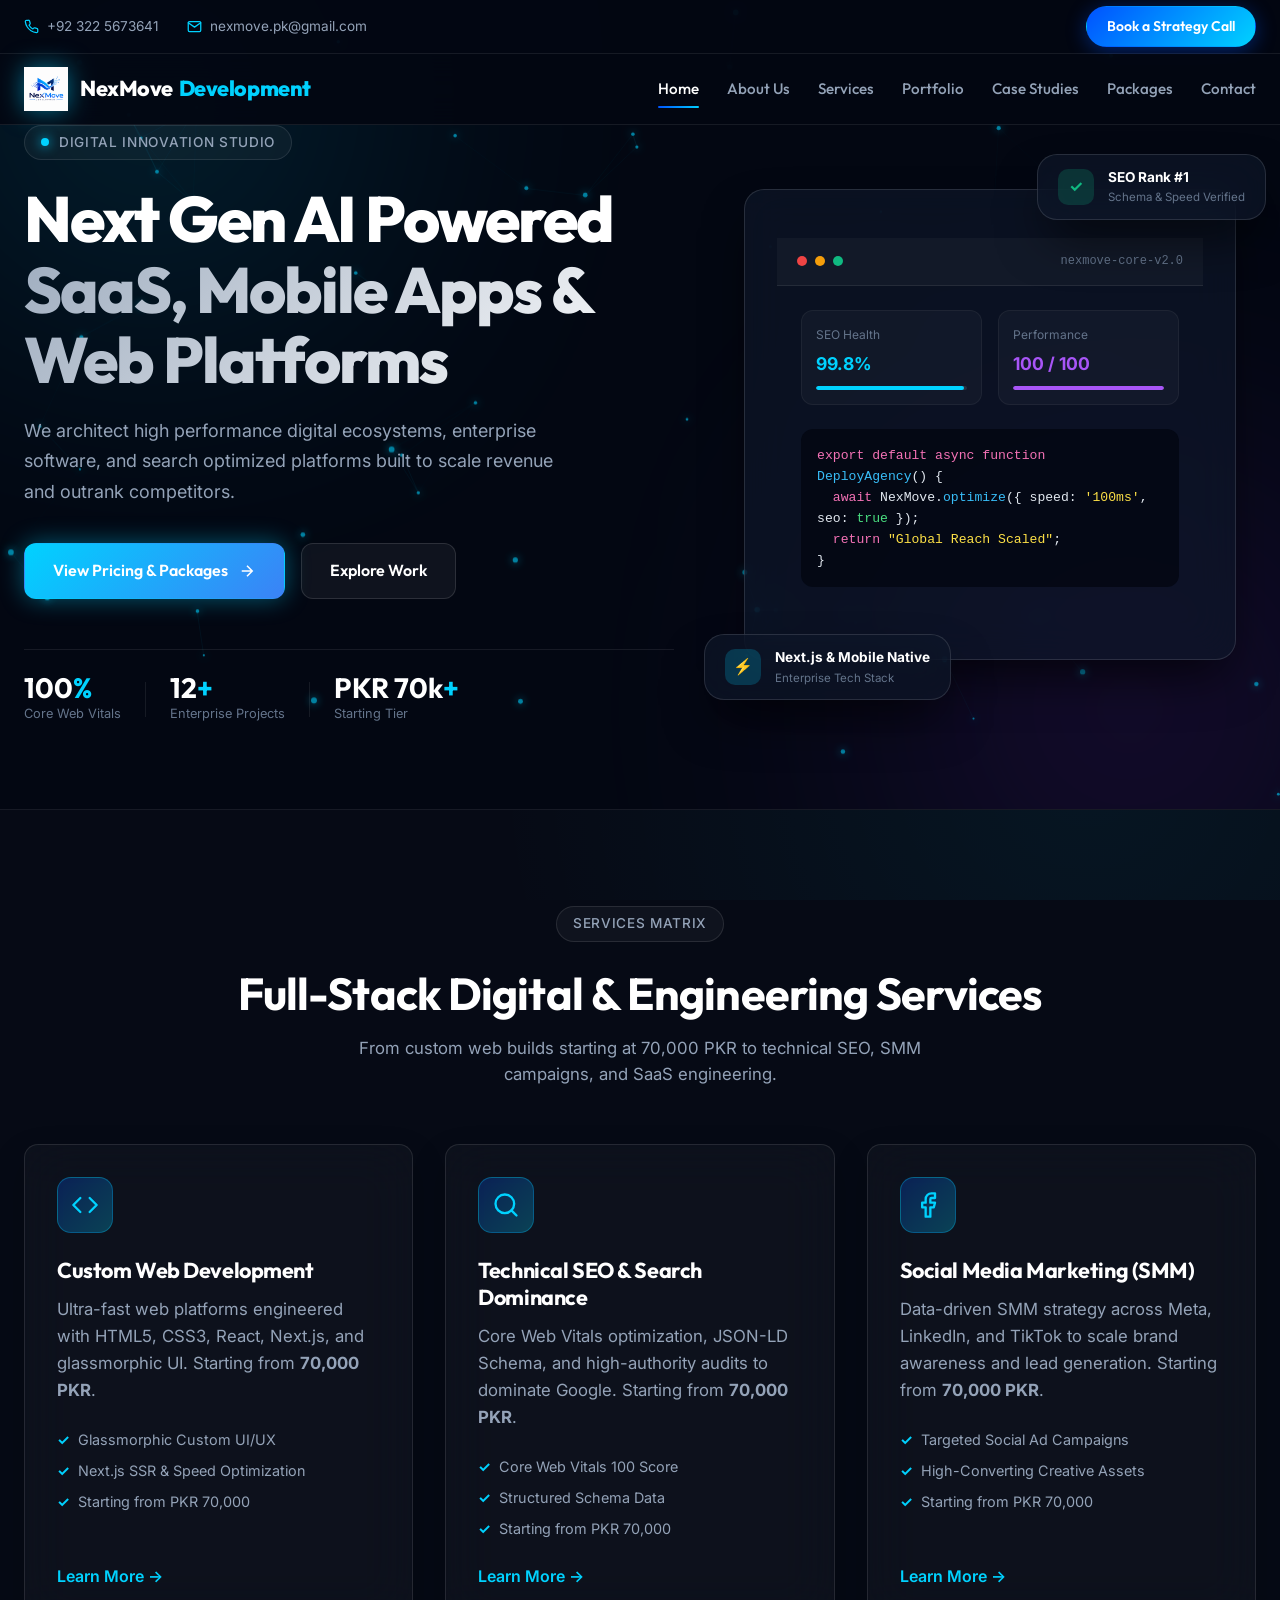
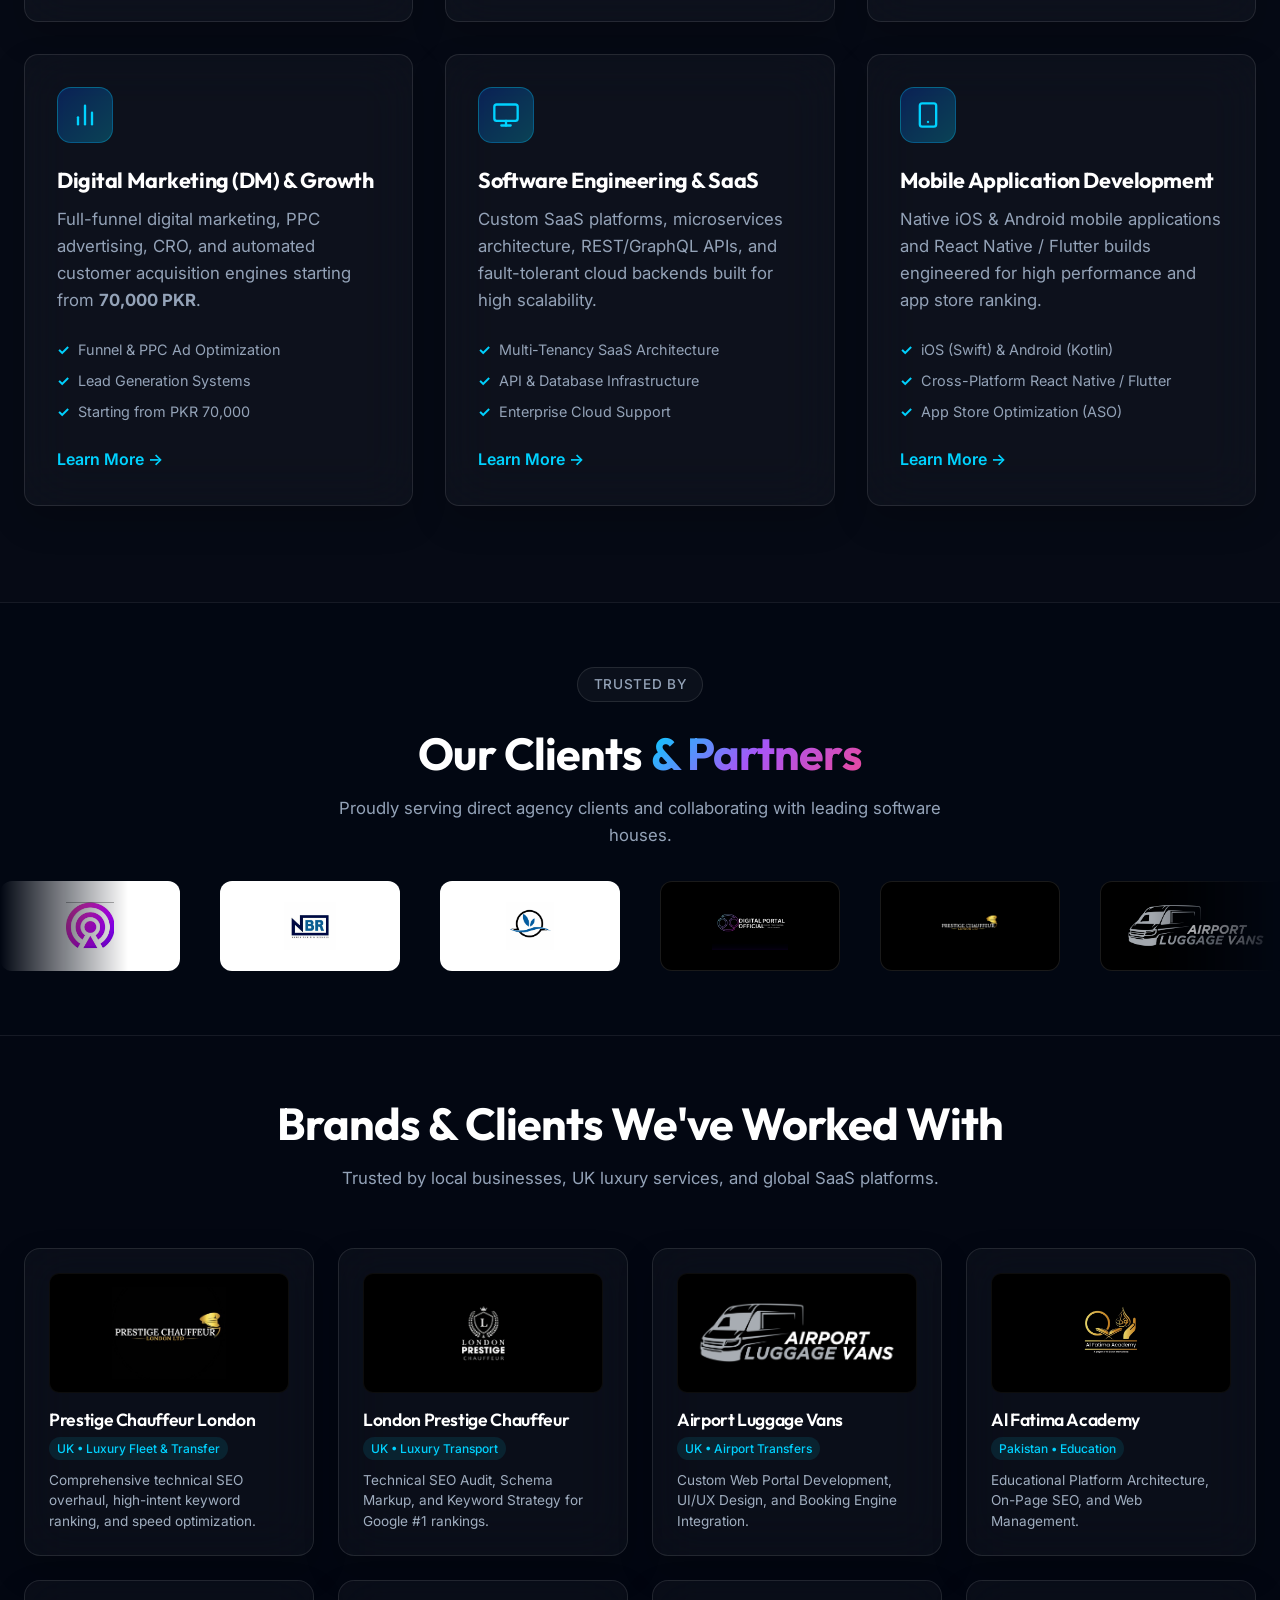
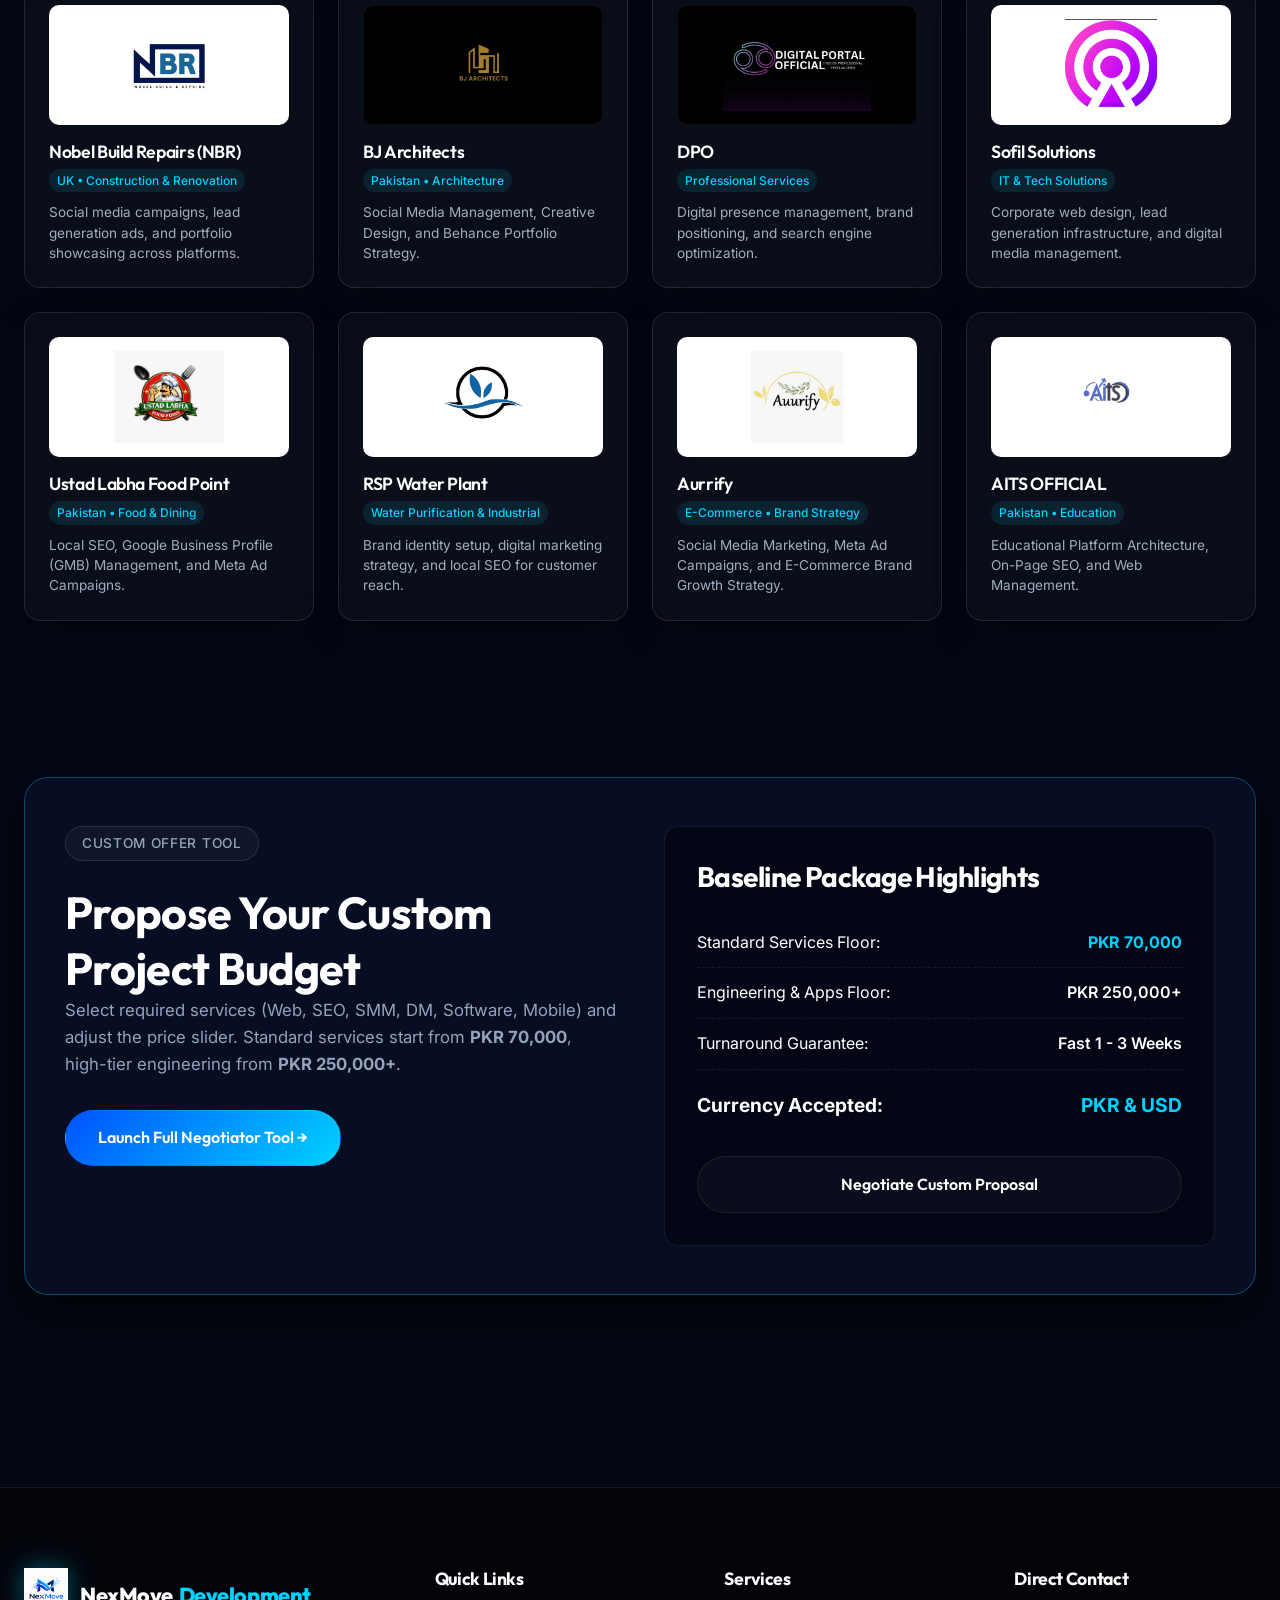
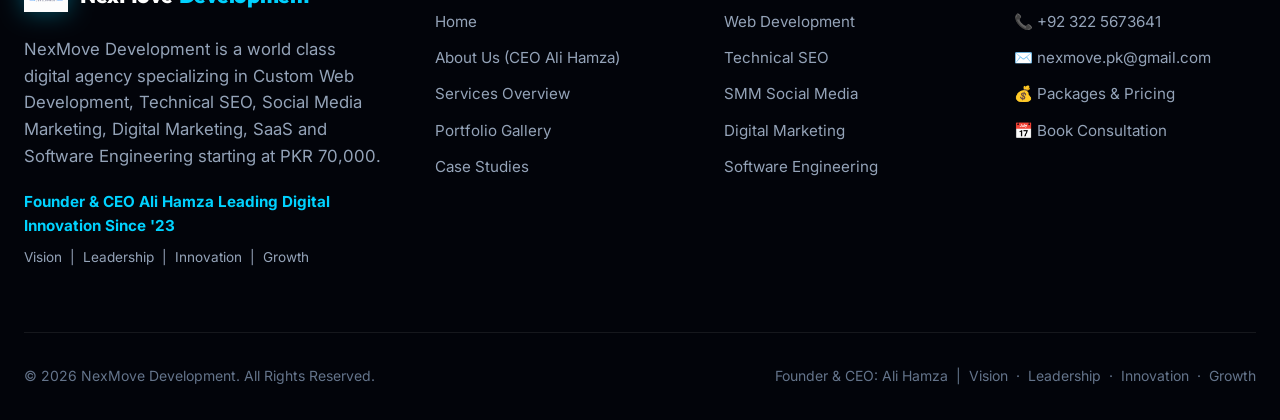
==== index.html @ 479b7800 "Initial commit for NexMove website" ====
<!DOCTYPE html>
<html lang="en">

<head>
  <meta charset="UTF-8">
  <meta name="viewport" content="width=device-width, initial-scale=1.0">
  <title>NexMove Development | Enterprise Web, Software & Digital Marketing Agency</title>
  <meta name="description"
    content="NexMove Development is a premier digital engineering agency delivering custom web development, technical SEO, SMM, digital marketing, SaaS platforms, and mobile apps. Founded by CEO Ali Hamza.">
  <meta name="keywords"
    content="NexMove Development, Web Development, Technical SEO, SMM, Social Media Marketing, Digital Marketing, Software Engineering, Mobile Apps, Ali Hamza CEO">
  <meta name="author" content="Ali Hamza — Founder & CEO, NexMove Development">

  <!-- Favicon Mandatory Path -->
  <link rel="icon" type="image/png" href="favicon.png">

  <!-- Open Graph / Social SEO -->
  <meta property="og:type" content="website">
  <meta property="og:title" content="NexMove Development | Web, SEO, SMM & Software Engineering">
  <meta property="og:description"
    content="Transforming businesses with custom web development, technical SEO, social media marketing, and software engineering starting from 70,000 PKR.">
  <meta property="og:image" content="Logo.png">

  <!-- Stylesheet -->
  <link rel="stylesheet" href="assets/css/style.css">

  <!-- JSON-LD Schema Markup -->
  <script type="application/ld+json">
  {
    "@context": "https://schema.org",
    "@type": ["Organization", "LocalBusiness"],
    "name": "NexMove Development",
    "url": "https://nexmove.pk",
    "logo": "https://nexmove.pk/Logo.png",
    "telephone": "+923225673641",
    "email": "nexmove.pk@gmail.com",
    "priceRange": "$$",
    "description": "Enterprise agency specializing in Custom Web Development, Technical SEO, Social Media Marketing (SMM), Digital Marketing, Software Engineering, and Mobile Apps starting from 70,000 PKR.",
    "address": {
      "@type": "PostalAddress",
      "addressCountry": "PK"
    },
    "founder": {
      "@type": "Person",
      "name": "Ali Hamza",
      "jobTitle": "Founder & Chief Executive Officer",
      "description": "Founder & CEO Ali Hamza — Leading Digital Innovation Since '23"
    }
  }
  </script>
</head>

<body>

  <!-- SITE HEADER -->
  <header class="site-header">
    <!-- Top Contact Bar -->
    <div class="top-bar">
      <div class="container top-bar-inner">
        <div class="top-contacts">
          <a href="tel:+923225673641" class="top-contact-item">
            <svg viewBox="0 0 24 24" fill="none" stroke-width="2" stroke-linecap="round" stroke-linejoin="round">
              <path
                d="M22 16.92v3a2 2 0 0 1-2.18 2 19.79 19.79 0 0 1-8.63-3.07 19.5 19.5 0 0 1-6-6 19.79 19.79 0 0 1-3.07-8.67A2 2 0 0 1 4.11 2h3a2 2 0 0 1 2 1.72 12.84 12.84 0 0 0 .7 2.81 2 2 0 0 1-.45 2.11L8.09 9.91a16 16 0 0 0 6 6l1.27-1.27a2 2 0 0 1 2.11-.45 12.84 12.84 0 0 0 2.81.7A2 2 0 0 1 22 16.92z">
              </path>
            </svg>
            +92 322 5673641
          </a>
          <a href="mailto:nexmove.pk@gmail.com" class="top-contact-item">
            <svg viewBox="0 0 24 24" fill="none" stroke-width="2" stroke-linecap="round" stroke-linejoin="round">
              <path d="M4 4h16c1.1 0 2 .9 2 2v12c0 1.1-.9 2-2 2H4c-1.1 0-2-.9-2-2V6c0-1.1.9-2 2-2z"></path>
              <polyline points="22,6 12,13 2,6"></polyline>
            </svg>
            nexmove.pk@gmail.com
          </a>
        </div>
        <div>
          <a href="contact.html" class="btn btn-primary btn-sm">Book a Strategy Call</a>
        </div>
      </div>
    </div>

    <!-- Main Navigation Bar -->
    <nav class="main-nav">
      <div class="container nav-inner">
        <a href="index.html" class="brand-logo">
          <img src="Logo.png" alt="NexMove Development Logo">
          <span class="brand-text">NexMove <span class="text-cyan">Development</span></span>
        </a>
        <div class="nav-links">
          <a href="index.html" class="nav-link active">Home</a>
          <a href="about.html" class="nav-link">About Us</a>
          <a href="services.html" class="nav-link">Services</a>
          <a href="portfolio.html" class="nav-link">Portfolio</a>
          <a href="projects.html" class="nav-link">Case Studies</a>
          <a href="packages.html" class="nav-link">Packages</a>
          <a href="contact.html" class="nav-link">Contact</a>
        </div>
        <button class="mobile-nav-toggle" id="mobileNavToggle" aria-label="Toggle Navigation">
          <svg width="28" height="28" viewBox="0 0 24 24" fill="none" stroke="currentColor" stroke-width="2">
            <line x1="3" y1="12" x2="21" y2="12"></line>
            <line x1="3" y1="6" x2="21" y2="6"></line>
            <line x1="3" y1="18" x2="21" y2="18"></line>
          </svg>
        </button>
      </div>
    </nav>
  </header>

  <!-- Mobile Drawer Menu Overlay -->
  <div class="drawer-overlay" id="drawerOverlay"></div>
  <div class="mobile-drawer" id="mobileDrawer">
    <div>
      <div class="drawer-header">
        <a href="index.html" class="brand-logo">
          <img src="Logo.png" alt="NexMove Development Logo">
          <span class="brand-text">NexMove <span class="text-cyan">Dev</span></span>
        </a>
        <button class="drawer-close" id="mobileDrawerClose">&times;</button>
      </div>
      <div class="drawer-links">
        <a href="index.html" class="drawer-link active">Home</a>
        <a href="about.html" class="drawer-link">About Us</a>
        <a href="services.html" class="drawer-link">Services</a>
        <a href="portfolio.html" class="drawer-link">Portfolio</a>
        <a href="projects.html" class="drawer-link">Case Studies</a>
        <a href="packages.html" class="drawer-link">Packages</a>
        <a href="contact.html" class="drawer-link">Contact Us</a>
      </div>
    </div>
    <div style="margin-top: 2rem;">
      <a href="contact.html" class="btn btn-primary" style="width:100%;">Book Strategy Call</a>
    </div>
  </div>

  <!-- HERO SECTION — MODERN SAAS AGENCY LOOK -->
  <section class="hero-section hero-home" id="heroSection">
    <!-- Glowing Background Orbs -->
    <div class="glow-orb orb-top-left"></div>
    <div class="glow-orb orb-bottom-right"></div>
    <canvas id="heroCanvas"></canvas>

    <div class="container hero-container">

      <!-- LEFT COLUMN: Typography & CTAs -->
      <div class="hero-content">
        <div class="badge-pill">
          <span class="badge-pulse"></span>
          <span>Digital Innovation Studio</span>
        </div>

        <h1 class="hero-title">
          Next Gen AI Powered<br>
          <span class="text-gradient">SaaS, Mobile Apps & Web Platforms</span>
        </h1>

        <p class="hero-description">
          We architect high performance digital ecosystems, enterprise software, and search optimized platforms built to
          scale revenue and outrank competitors.
        </p>

        <div class="hero-actions">
          <a href="packages.html" class="btn btn-primary-glow" id="heroPackagesBtn">
            <span>View Pricing & Packages</span>
            <svg width="18" height="18" viewBox="0 0 24 24" fill="none" stroke="currentColor" stroke-width="2">
              <path d="M5 12h14M12 5l7 7-7 7" />
            </svg>
          </a>
          <a href="portfolio.html" class="btn btn-glass" id="heroPortfolioBtn">Explore Work</a>
        </div>

        <!-- Live Trust Metrics -->
        <div class="hero-stats">
          <div class="stat-item">
            <div class="stat-num">100<span class="stat-accent">%</span></div>
            <div class="stat-label">Core Web Vitals</div>
          </div>
          <div class="stat-divider"></div>
          <div class="stat-item">
            <div class="stat-num">12<span class="stat-accent">+</span></div>
            <div class="stat-label">Enterprise Projects</div>
          </div>
          <div class="stat-divider"></div>
          <div class="stat-item">
            <div class="stat-num">PKR 70k<span class="stat-accent">+</span></div>
            <div class="stat-label">Starting Tier</div>
          </div>
        </div>
      </div>

      <!-- RIGHT COLUMN: Modern Interactive Visual Mockup -->
      <div class="hero-visual">
        <div class="visual-wrapper">

          <!-- Main Glass App Window -->
          <div class="app-window glass-panel">
            <div class="window-header">
              <div class="window-controls">
                <span class="dot red"></span>
                <span class="dot yellow"></span>
                <span class="dot green"></span>
              </div>
              <div class="window-tab">nexmove-core-v2.0</div>
            </div>
            <div class="window-content">
              <div class="metric-grid">
                <div class="mini-card">
                  <span class="label">SEO Health</span>
                  <span class="value cyan">99.8%</span>
                  <div class="bar-bg">
                    <div class="bar-fill cyan-fill" style="width: 98%;"></div>
                  </div>
                </div>
                <div class="mini-card">
                  <span class="label">Performance</span>
                  <span class="value purple">100 / 100</span>
                  <div class="bar-bg">
                    <div class="bar-fill purple-fill" style="width: 100%;"></div>
                  </div>
                </div>
              </div>
              <div class="code-snippet">
                <span class="code-line"><span class="kwd">export default</span> <span class="kwd">async function</span>
                  <span class="func">DeployAgency</span>() {</span>
                <span class="code-line indent">&nbsp;&nbsp;<span class="kwd">await</span> NexMove.<span
                    class="func">optimize</span>({ speed: <span class="str">'100ms'</span>, seo: <span
                    class="bool">true</span> });</span>
                <span class="code-line indent">&nbsp;&nbsp;<span class="kwd">return</span> <span class="str">"Global
                    Reach Scaled"</span>;</span>
                <span class="code-line">}</span>
              </div>
            </div>
          </div>

          <!-- Floating Glass Badge 1 (Top Right) -->
          <div class="floating-badge badge-top glass-panel">
            <div class="badge-icon green-icon">✓</div>
            <div>
              <div class="badge-title">SEO Rank #1</div>
              <div class="badge-sub">Schema & Speed Verified</div>
            </div>
          </div>

          <!-- Floating Glass Badge 2 (Bottom Left) -->
          <div class="floating-badge badge-bottom glass-panel">
            <div class="badge-icon blue-icon">⚡</div>
            <div>
              <div class="badge-title">Next.js & Mobile Native</div>
              <div class="badge-sub">Enterprise Tech Stack</div>
            </div>
          </div>

        </div>
      </div>

    </div>
  </section>

  <!-- CORE SERVICES OVERVIEW SECTION -->
  <section class="section-padding" style="background: rgba(255,255,255,0.01);">
    <div class="container">
      <div class="section-header text-center">
        <div class="badge-pill">Services Matrix</div>
        <h2>Full-Stack Digital & Engineering Services</h2>
        <p>From custom web builds starting at 70,000 PKR to technical SEO, SMM campaigns, and SaaS engineering.</p>
      </div>

      <div class="services-grid">
        <div class="glass-card service-card">
          <div class="service-icon">
            <svg viewBox="0 0 24 24" fill="none" stroke-width="2" stroke-linecap="round" stroke-linejoin="round">
              <polyline points="16 18 22 12 16 6"></polyline>
              <polyline points="8 6 2 12 8 18"></polyline>
            </svg>
          </div>
          <h3 class="service-title">Custom Web Development</h3>
          <p>Ultra-fast web platforms engineered with HTML5, CSS3, React, Next.js, and glassmorphic UI. Starting from
            <strong>70,000 PKR</strong>.
          </p>
          <ul class="service-list">
            <li>Glassmorphic Custom UI/UX</li>
            <li>Next.js SSR & Speed Optimization</li>
            <li>Starting from PKR 70,000</li>
          </ul>
          <a href="services.html#web-development" class="service-link">Learn More &rarr;</a>
        </div>

        <div class="glass-card service-card">
          <div class="service-icon">
            <svg viewBox="0 0 24 24" fill="none" stroke-width="2" stroke-linecap="round" stroke-linejoin="round">
              <circle cx="11" cy="11" r="8"></circle>
              <line x1="21" y1="21" x2="16.65" y2="16.65"></line>
            </svg>
          </div>
          <h3 class="service-title">Technical SEO & Search Dominance</h3>
          <p>Core Web Vitals optimization, JSON-LD Schema, and high-authority audits to dominate Google. Starting from
            <strong>70,000 PKR</strong>.
          </p>
          <ul class="service-list">
            <li>Core Web Vitals 100 Score</li>
            <li>Structured Schema Data</li>
            <li>Starting from PKR 70,000</li>
          </ul>
          <a href="services.html#technical-seo" class="service-link">Learn More &rarr;</a>
        </div>

        <div class="glass-card service-card">
          <div class="service-icon">
            <svg viewBox="0 0 24 24" fill="none" stroke-width="2" stroke-linecap="round" stroke-linejoin="round">
              <path d="M18 2h-3a5 5 0 0 0-5 5v3H7v4h3v8h4v-8h3l1-4h-4V7a1 1 0 0 1 1-1h3z"></path>
            </svg>
          </div>
          <h3 class="service-title">Social Media Marketing (SMM)</h3>
          <p>Data-driven SMM strategy across Meta, LinkedIn, and TikTok to scale brand awareness and lead generation.
            Starting from <strong>70,000 PKR</strong>.</p>
          <ul class="service-list">
            <li>Targeted Social Ad Campaigns</li>
            <li>High-Converting Creative Assets</li>
            <li>Starting from PKR 70,000</li>
          </ul>
          <a href="services.html#smm" class="service-link">Learn More &rarr;</a>
        </div>

        <div class="glass-card service-card">
          <div class="service-icon">
            <svg viewBox="0 0 24 24" fill="none" stroke-width="2" stroke-linecap="round" stroke-linejoin="round">
              <line x1="18" y1="20" x2="18" y2="10"></line>
              <line x1="12" y1="20" x2="12" y2="4"></line>
              <line x1="6" y1="20" x2="6" y2="14"></line>
            </svg>
          </div>
          <h3 class="service-title">Digital Marketing (DM) & Growth</h3>
          <p>Full-funnel digital marketing, PPC advertising, CRO, and automated customer acquisition engines starting
            from <strong>70,000 PKR</strong>.</p>
          <ul class="service-list">
            <li>Funnel & PPC Ad Optimization</li>
            <li>Lead Generation Systems</li>
            <li>Starting from PKR 70,000</li>
          </ul>
          <a href="services.html#digital-marketing" class="service-link">Learn More &rarr;</a>
        </div>

        <div class="glass-card service-card">
          <div class="service-icon">
            <svg viewBox="0 0 24 24" fill="none" stroke-width="2" stroke-linecap="round" stroke-linejoin="round">
              <rect x="2" y="3" width="20" height="14" rx="2" ry="2"></rect>
              <line x1="8" y1="21" x2="16" y2="21"></line>
              <line x1="12" y1="17" x2="12" y2="21"></line>
            </svg>
          </div>
          <h3 class="service-title">Software Engineering & SaaS</h3>
          <p>Custom SaaS platforms, microservices architecture, REST/GraphQL APIs, and fault-tolerant cloud backends
            built for high scalability.</p>
          <ul class="service-list">
            <li>Multi-Tenancy SaaS Architecture</li>
            <li>API & Database Infrastructure</li>
            <li>Enterprise Cloud Support</li>
          </ul>
          <a href="services.html#software-engineering" class="service-link">Learn More &rarr;</a>
        </div>

        <div class="glass-card service-card">
          <div class="service-icon">
            <svg viewBox="0 0 24 24" fill="none" stroke-width="2" stroke-linecap="round" stroke-linejoin="round">
              <rect x="5" y="2" width="14" height="20" rx="2" ry="2"></rect>
              <line x1="12" y1="18" x2="12.01" y2="18"></line>
            </svg>
          </div>
          <h3 class="service-title">Mobile Application Development</h3>
          <p>Native iOS & Android mobile applications and React Native / Flutter builds engineered for high performance
            and app store ranking.</p>
          <ul class="service-list">
            <li>iOS (Swift) & Android (Kotlin)</li>
            <li>Cross-Platform React Native / Flutter</li>
            <li>App Store Optimization (ASO)</li>
          </ul>
          <a href="services.html#mobile-development" class="service-link">Learn More &rarr;</a>
        </div>
      </div>
    </div>
  </section>

  <!-- ========================================================== -->
  <!-- TRUSTED CLIENTS & PARTNERS — ANIMATED INFINITE MARQUEE TICKER -->
  <!-- Direct Agency Clients: Al Fatima Academy, London Prestige Chauffeur, Aurrify, -->
  <!-- AITS Official, Ustad Labha Food Point, BJ Architects, Nobel Build Repair, -->
  <!-- RSP Water Plant, Prestige Chauffeur London, Airport Luggage Vans -->
  <!-- Software House Partners/Collaborations: Sofil Solution, DPO Digital Portal -->
  <!-- ========================================================== -->
  <section class="client-marquee-section" id="trustedClients">
    <div class="container" style="margin-bottom: 2rem;">
      <div class="section-header text-center" style="margin-bottom: 1.5rem;">
        <div class="badge-pill">Trusted By</div>
        <h2>Our Clients <span class="text-gradient">& Partners</span></h2>
        <p>Proudly serving direct agency clients and collaborating with leading software houses.</p>
      </div>
    </div>
    <div class="marquee-container">
      <!-- Duplicated track for seamless infinite scroll -->
      <div class="marquee-track" id="marqueeTrack">

        <!-- SOFTWARE HOUSE COLLABORATION: Sofil Solution -->
        <div class="client-logo-card" style="background-color: #ffffff;" title="Sofil Solution — Software House Partner"
          style="border-color: rgba(0,210,255,0.4); background: rgb(248, 251, 252);">
          <img src="sofil solution.jpeg" alt="Sofil Solution — Software House Partner" class="client-logo-img">
        </div>
        <div class="client-logo-card" style="background-color: #ffffff;" title="Nobel Build Repair — Direct Client">
          <img src="nobel build repair.jpeg" alt="Nobel Build Repair" class="client-logo-img">
        </div>
        <div class="client-logo-card" style="background-color: #ffffff;" title="RSP Water Plant — Direct Client">
          <img src="rsp water plant.jpeg" alt="RSP Water Plant" class="client-logo-img">
        </div>

        <!-- SOFTWARE HOUSE COLLABORATION: DPO Digital Portal -->
        <div class="client-logo-card" style="background-color: #000000;"
          title="DPO Digital Portal — Software House Partner"
          style="border-color: rgba(0,210,255,0.4); background: rgba(0,210,255,0.05);">
          <img src="DPO digital portal official.jpeg" alt="DPO Digital Portal — Software House Partner"
            class="client-logo-img">
        </div>
        <div class="client-logo-card" style="background-color: #000000;"
          title="Prestige Chauffeur London — Direct Client">
          <img src="prestige chauffeur london.png" alt="Prestige Chauffeur London" class="client-logo-img">
        </div>
        <div class="client-logo-card" style="background-color: #000000;" title="Airport Luggage Vans — Direct Client">
          <img src="Airport Luggage Vans Final logo-01.jpg.jpeg" alt="Airport Luggage Vans" class="client-logo-img">
        </div>

        <!-- === DUPLICATE SET FOR SEAMLESS LOOP === -->
        <div class="client-logo-card" style="background-color: #000000;" title="Al Fatima Academy — Direct Client">
          <img src="al fatima academy.jpg" alt="Al Fatima Academy" class="client-logo-img">
        </div>
        <div class="client-logo-card" style="background-color: #000000;"
          title="London Prestige Chauffeur — Direct Client">
          <img src="london prestige chauffeur logo.jpeg" alt="London Prestige Chauffeur" class="client-logo-img">
        </div>
        <div class="client-logo-card" style="background-color: #ffffff;" title="Aurrify — Direct Client">
          <img src="aurrify.jpeg" alt="Aurrify" class="client-logo-img">
        </div>
        <div class="client-logo-card" style="background-color: #000000;" title="BJ Architects — Direct Client">
          <img src="bj architects.jpeg" alt="BJ Architects" class="client-logo-img">
        </div>


        <!-- SOFTWARE HOUSE COLLABORATION: Sofil Solution -->
        <div class="client-logo-card" style="background-color: #ffffff;" title="Sofil Solution — Software House Partner"
          style="border-color: rgba(0,210,255,0.4); background: rgb(248, 251, 252);">
          <img src="sofil solution.jpeg" alt="Sofil Solution — Software House Partner" class="client-logo-img">
        </div>
        <div class="client-logo-card" style="background-color: #ffffff;" title="Nobel Build Repair — Direct Client">
          <img src="nobel build repair.jpeg" alt="Nobel Build Repair" class="client-logo-img">
        </div>
        <div class="client-logo-card" style="background-color: #ffffff;" title="RSP Water Plant — Direct Client">
          <img src="rsp water plant.jpeg" alt="RSP Water Plant" class="client-logo-img">
        </div>

        <!-- SOFTWARE HOUSE COLLABORATION: DPO Digital Portal -->
        <div class="client-logo-card" style="background-color: #000000;"
          title="DPO Digital Portal — Software House Partner"
          style="border-color: rgba(0,210,255,0.4); background: rgba(0,210,255,0.05);">
          <img src="DPO digital portal official.jpeg" alt="DPO Digital Portal — Software House Partner"
            class="client-logo-img">
        </div>
        <div class="client-logo-card" style="background-color: #000000;"
          title="Prestige Chauffeur London — Direct Client">
          <img src="prestige chauffeur london.png" alt="Prestige Chauffeur London" class="client-logo-img">
        </div>
        <div class="client-logo-card" style="background-color: #000000;" title="Airport Luggage Vans — Direct Client">
          <img src="Airport Luggage Vans Final logo-01.jpg.jpeg" alt="Airport Luggage Vans" class="client-logo-img">
        </div>

        <!-- === DUPLICATE SET FOR SEAMLESS LOOP === -->
        <div class="client-logo-card" style="background-color: #000000;" title="Al Fatima Academy — Direct Client">
          <img src="al fatima academy.jpg" alt="Al Fatima Academy" class="client-logo-img">
        </div>
        <div class="client-logo-card" style="background-color: #000000;"
          title="London Prestige Chauffeur — Direct Client">
          <img src="london prestige chauffeur logo.jpeg" alt="London Prestige Chauffeur" class="client-logo-img">
        </div>
        <div class="client-logo-card" style="background-color: #ffffff;" title="Aurrify — Direct Client">
          <img src="aurrify.jpeg" alt="Aurrify" class="client-logo-img">
        </div>
        <div class="client-logo-card" style="background-color: #ffffff;" title="AITS Official — Direct Client">
          <img src="aits official.jpeg" alt="AITS Official" class="client-logo-img">
        </div>
        <div class="client-logo-card" style="background-color: #ffffff;" title="Ustad Labha Food Point — Direct Client">
          <img src="ustad labha food point.jpeg" alt="Ustad Labha Food Point" class="client-logo-img">
        </div>
        <div class="client-logo-card" style="background-color: #000000;" title="BJ Architects — Direct Client">
          <img src="bj architects.jpeg" alt="BJ Architects" class="client-logo-img">
        </div>
        <!-- SOFTWARE HOUSE COLLABORATION: Sofil Solution -->
        <div class="client-logo-card" style="background-color: #ffffff;" title="Sofil Solution — Software House Partner"
          style="border-color: rgba(0,210,255,0.4); background: rgb(248, 251, 252);">
          <img src="sofil solution.jpeg" alt="Sofil Solution — Software House Partner" class="client-logo-img">
        </div>
        <div class="client-logo-card" style="background-color: #ffffff;" title="Nobel Build Repair — Direct Client">
          <img src="nobel build repair.jpeg" alt="Nobel Build Repair" class="client-logo-img">
        </div>
        <div class="client-logo-card" style="background-color: #ffffff;" title="RSP Water Plant — Direct Client">
          <img src="rsp water plant.jpeg" alt="RSP Water Plant" class="client-logo-img">
        </div>

        <!-- SOFTWARE HOUSE COLLABORATION: DPO Digital Portal -->
        <div class="client-logo-card" style="background-color: #000000;"
          title="DPO Digital Portal — Software House Partner"
          style="border-color: rgba(0,210,255,0.4); background: rgba(0,210,255,0.05);">
          <img src="DPO digital portal official.jpeg" alt="DPO Digital Portal — Software House Partner"
            class="client-logo-img">
        </div>
        <div class="client-logo-card" style="background-color: #000000;"
          title="Prestige Chauffeur London — Direct Client">
          <img src="prestige chauffeur london.png" alt="Prestige Chauffeur London" class="client-logo-img">
        </div>
        <div class="client-logo-card" style="background-color: #000000;" title="Airport Luggage Vans — Direct Client">
          <img src="Airport Luggage Vans Final logo-01.jpg.jpeg" alt="Airport Luggage Vans" class="client-logo-img">
        </div>

        <!-- === DUPLICATE SET FOR SEAMLESS LOOP === -->
        <div class="client-logo-card" style="background-color: #000000;" title="Al Fatima Academy — Direct Client">
          <img src="al fatima academy.jpg" alt="Al Fatima Academy" class="client-logo-img">
        </div>
        <div class="client-logo-card" style="background-color: #000000;"
          title="London Prestige Chauffeur — Direct Client">
          <img src="london prestige chauffeur logo.jpeg" alt="London Prestige Chauffeur" class="client-logo-img">
        </div>
        <div class="client-logo-card" style="background-color: #ffffff;" title="Aurrify — Direct Client">
          <img src="aurrify.jpeg" alt="Aurrify" class="client-logo-img">
        </div>
        <div class="client-logo-card" style="background-color: #ffffff;" title="AITS Official — Direct Client">
          <img src="aits official.jpeg" alt="AITS Official" class="client-logo-img">
        </div>
        <div class="client-logo-card" style="background-color: #ffffff;" title="Ustad Labha Food Point — Direct Client">
          <img src="ustad labha food point.jpeg" alt="Ustad Labha Food Point" class="client-logo-img">
        </div>
        <div class="client-logo-card" style="background-color: #000000;" title="BJ Architects — Direct Client">
          <img src="bj architects.jpeg" alt="BJ Architects" class="client-logo-img">
        </div>
      </div>
    </div>
  </section>

  <!-- ====== CLIENTS & BRANDS SECTION ====== -->
  <section class="clients-section padding-section" id="clients">
    <div class="container">
      <div class="section-header text-center">
        <h2>Brands & Clients We've Worked With</h2>
        <p>Trusted by local businesses, UK luxury services, and global SaaS platforms.</p>
      </div>

      <div class="clients-grid">
        <!-- Client 10: Prestige Chauffeur London -->
        <div class="glass-card client-card">
          <div class="client-logo-box" style="background-color: #000000;">
            <img src="prestige chauffeur london.png" alt="Prestige Chauffeur London Logo" class="client-logo"
              loading="lazy">
          </div>
          <div class="client-details">
            <h4>Prestige Chauffeur London</h4>
            <span class="client-tag">UK • Luxury Fleet & Transfer</span>
            <p>Comprehensive technical SEO overhaul, high-intent keyword ranking, and speed optimization.</p>
          </div>
        </div>
        <!-- Client 1: London Prestige Chauffeur -->
        <div class="glass-card client-card">
          <div class="client-logo-box" style="background-color: #000000;">
            <img src="london prestige chauffeur logo.jpeg" alt="London Prestige Chauffeur Logo" class="client-logo"
              loading="lazy">
          </div>
          <div class="client-details">
            <h4>London Prestige Chauffeur</h4>
            <span class="client-tag">UK • Luxury Transport</span>
            <p>Technical SEO Audit, Schema Markup, and Keyword Strategy for Google #1 rankings.</p>
          </div>
        </div>

        <!-- Client 2: Airport Luggage Vans -->
        <div class="glass-card client-card">
          <div class="client-logo-box" style="background-color: #000000;">
            <img src="Airport Luggage Vans Final logo-01.jpg.jpeg" alt="Airport Luggage Vans Logo" class="client-logo"
              loading="lazy">
          </div>
          <div class="client-details">
            <h4>Airport Luggage Vans</h4>
            <span class="client-tag">UK • Airport Transfers</span>
            <p>Custom Web Portal Development, UI/UX Design, and Booking Engine Integration.</p>
          </div>
        </div>

        <!-- Client 3: Al Fatima Academy -->
        <div class="glass-card client-card">
          <div class="client-logo-box" style="background-color: #000000;">
            <img src="al fatima academy.jpg" alt="Al Fatima Academy Logo" class="client-logo" loading="lazy">
          </div>
          <div class="client-details">
            <h4>Al Fatima Academy</h4>
            <span class="client-tag">Pakistan • Education</span>
            <p>Educational Platform Architecture, On-Page SEO, and Web Management.</p>
          </div>
        </div>
        <!-- Client 11: NBR (Nobel Build Repairs) -->
        <div class="glass-card client-card">
          <div class="client-logo-box" style="background-color: #ffffff;">
            <img src="nobel build repair.jpeg" alt="NBR Logo" class="client-logo" loading="lazy">
          </div>
          <div class="client-details">
            <h4>Nobel Build Repairs (NBR)</h4>
            <span class="client-tag">UK • Construction & Renovation</span>
            <p>Social media campaigns, lead generation ads, and portfolio showcasing across platforms.</p>
          </div>
        </div>
        <!-- Client 4: BJ Architects -->
        <div class="glass-card client-card">
          <div class="client-logo-box" style="background-color: #000000;">
            <img src="bj architects.jpeg" alt="BJ Architects Logo" class="client-logo" loading="lazy">
          </div>
          <div class="client-details">
            <h4>BJ Architects</h4>
            <span class="client-tag">Pakistan • Architecture</span>
            <p>Social Media Management, Creative Design, and Behance Portfolio Strategy.</p>
          </div>
        </div>
        <!-- Client 9: DPO -->
        <div class="glass-card client-card">
          <div class="client-logo-box" style="background-color: #000000;">
            <img src="DPO digital portal official.jpeg" alt="DPO Logo" class="client-logo" loading="lazy">
          </div>
          <div class="client-details">
            <h4>DPO</h4>
            <span class="client-tag">Professional Services</span>
            <p>Digital presence management, brand positioning, and search engine optimization.</p>
          </div>
        </div>
        <!-- Client 8: Sofil Solutions -->
        <div class="glass-card client-card">
          <div class="client-logo-box" style="background-color: #ffffff;">
            <img src="sofil solution.jpeg" alt="Sofil Solutions Logo" class="client-logo" loading="lazy">
          </div>
          <div class="client-details">
            <h4>Sofil Solutions</h4>
            <span class="client-tag">IT & Tech Solutions</span>
            <p>Corporate web design, lead generation infrastructure, and digital media management.</p>
          </div>
        </div>
        <!-- Client 6: Ustad Labha Food Point -->
        <div class="glass-card client-card">
          <div class="client-logo-box" style="background-color: #ffffff;">
            <img src="ustad labha food point.jpeg" alt="Ustad Labha Food Point Logo" class="client-logo" loading="lazy">
          </div>
          <div class="client-details">
            <h4>Ustad Labha Food Point</h4>
            <span class="client-tag">Pakistan • Food & Dining</span>
            <p>Local SEO, Google Business Profile (GMB) Management, and Meta Ad Campaigns.</p>
          </div>
        </div>
        <!-- Client 7: RSP Water Plant -->
        <div class="glass-card client-card">
          <div class="client-logo-box" style="background-color: #ffffff;">
            <!-- Local file name update karein agar aapke pass laptop me image hai -->
            <img src="rsp water plant.jpeg" alt="RSP Water Plant Logo" class="client-logo" loading="lazy">
          </div>
          <div class="client-details">
            <h4>RSP Water Plant</h4>
            <span class="client-tag">Water Purification & Industrial</span>
            <p>Brand identity setup, digital marketing strategy, and local SEO for customer reach.</p>
          </div>
        </div>
        <!-- 1. Aurrify Card -->
        <div class="glass-card client-card">
          <div class="client-logo-box" style="background-color: #ffffff;">
            <!-- Local image ka path/name check kar lein (e.g. aurrify-logo.png) -->
            <img src="aurrify.jpeg" alt="Aurrify Logo" class="client-logo" loading="lazy">
          </div>
          <div class="client-details">
            <h4>Aurrify</h4>
            <span class="client-tag">E-Commerce • Brand Strategy</span>
            <p>Social Media Marketing, Meta Ad Campaigns, and E-Commerce Brand Growth Strategy.</p>
          </div>
        </div>

        <!-- 2. AITS / Al Fatima Academy Card -->
        <div class="glass-card client-card">
          <div class="client-logo-box" style="background-color: #ffffff;">
            <img src="aits official.jpeg" alt="AITS OFFICIAL Logo" class="client-logo" loading="lazy">
          </div>
          <div class="client-details">
            <h4>AITS OFFICIAL</h4>
            <span class="client-tag">Pakistan • Education</span>
            <p>Educational Platform Architecture, On-Page SEO, and Web Management.</p>
          </div>
        </div>
      </div>
    </div>
  </section>
  <!-- QUICK BUDGET CALCULATOR TEASER -->
  <section class="section-padding">
    <div class="container">
      <div class="calculator-box">
        <div class="calc-grid">
          <div>
            <div class="badge-pill">Custom Offer Tool</div>
            <h2>Propose Your Custom Project Budget</h2>
            <p style="margin-bottom: 2rem;">Select required services (Web, SEO, SMM, DM, Software, Mobile) and adjust
              the price slider. Standard services start from <strong>PKR 70,000</strong>, high-tier engineering from
              <strong>PKR 250,000+</strong>.
            </p>
            <a href="packages.html" class="btn btn-glow">Launch Full Negotiator Tool &rarr;</a>
          </div>

          <div class="calc-summary-card">
            <h3>Baseline Package Highlights</h3>
            <div style="margin: 1.5rem 0;">
              <div class="summary-row">
                <span>Standard Services Floor:</span>
                <span class="text-cyan" style="font-weight:700;">PKR 70,000</span>
              </div>
              <div class="summary-row">
                <span>Engineering & Apps Floor:</span>
                <span style="font-weight:600;">PKR 250,000+</span>
              </div>
              <div class="summary-row">
                <span>Turnaround Guarantee:</span>
                <span style="font-weight:600;">Fast 1 - 3 Weeks</span>
              </div>
              <div class="summary-row summary-total">
                <span>Currency Accepted:</span>
                <span class="text-cyan">PKR & USD</span>
              </div>
            </div>
            <a href="packages.html" class="btn btn-outline" style="width:100%;">Negotiate Custom Proposal</a>
          </div>
        </div>
      </div>
    </div>
  </section>

  <!-- FOOTER WITH FOUNDER BRANDING -->
  <footer class="site-footer">
    <div class="container">
      <div class="footer-grid">
        <div class="footer-brand">
          <a href="index.html" class="brand-logo" style="margin-bottom:0.75rem;">
            <img src="Logo.png" alt="NexMove Development Logo">
            <span class="brand-text">NexMove <span class="text-cyan">Development</span></span>
          </a>
          <p>NexMove Development is a world class digital agency specializing in Custom Web Development, Technical SEO,
            Social Media Marketing, Digital Marketing, SaaS and Software Engineering starting at PKR 70,000.</p>
          <div style="margin-top: 1.25rem; color: var(--accent-cyan); font-weight:700; font-size:0.95rem;">
            Founder & CEO Ali Hamza Leading Digital Innovation Since '23
          </div>
          <div style="margin-top: 0.5rem; color: var(--text-muted); font-size:0.85rem;">
            Vision &nbsp;|&nbsp; Leadership &nbsp;|&nbsp; Innovation &nbsp;|&nbsp; Growth
          </div>
        </div>

        <div>
          <h4 class="footer-heading">Quick Links</h4>
          <div class="footer-links">
            <a href="index.html">Home</a>
            <a href="about.html">About Us (CEO Ali Hamza)</a>
            <a href="services.html">Services Overview</a>
            <a href="portfolio.html">Portfolio Gallery</a>
            <a href="projects.html">Case Studies</a>
          </div>
        </div>

        <div>
          <h4 class="footer-heading">Services</h4>
          <div class="footer-links">
            <a href="services.html#web-development">Web Development</a>
            <a href="services.html#technical-seo">Technical SEO</a>
            <a href="services.html#smm">SMM Social Media</a>
            <a href="services.html#digital-marketing">Digital Marketing</a>
            <a href="services.html#software-engineering">Software Engineering</a>
          </div>
        </div>

        <div>
          <h4 class="footer-heading">Direct Contact</h4>
          <div class="footer-links">
            <a href="tel:+923225673641">📞 +92 322 5673641</a>
            <a href="mailto:nexmove.pk@gmail.com">✉️ nexmove.pk@gmail.com</a>
            <a href="packages.html">💰 Packages & Pricing</a>
            <a href="contact.html">📅 Book Consultation</a>
          </div>
        </div>
      </div>

      <div class="footer-bottom">
        <div>&copy; 2026 NexMove Development. All Rights Reserved.</div>
        <div>Founder & CEO: Ali Hamza &nbsp;|&nbsp; Vision &nbsp;·&nbsp; Leadership &nbsp;·&nbsp; Innovation
          &nbsp;·&nbsp; Growth</div>
      </div>
    </div>
  </footer>

  <!-- Main JavaScript File -->
  <script src="assets/js/main.js"></script>
</body>

</html>
---- assets/css/style.css ----
/* ==========================================================================
   NexMove Development - Enterprise Global Stylesheet (V3 Enterprise Update)
   Theme: High-Tech Cyber Dark Engine, Glassmorphic Interface & Dynamic Motion
   Colors: Deep Navy (#030712, #0A1128), Royal Blue (#0052FF), Electric Cyan (#00D2FF)
   ========================================================================== */

@import url('https://fonts.googleapis.com/css2?family=Inter:wght@300;400;500;600;700;800&family=Outfit:wght@400;500;600;700;800;900&display=swap');

/* --- CSS VARIABLES & DESIGN TOKENS --- */
:root {
  /* Color Palette */
  --bg-dark: #030712;
  --bg-card: rgba(10, 17, 40, 0.75);
  --bg-card-hover: rgba(15, 23, 54, 0.92);
  --bg-nav: rgba(3, 7, 18, 0.92);
  --bg-surface: #0a1128;

  --primary-blue: #0052FF;
  --primary-blue-glow: rgba(0, 82, 255, 0.4);
  --accent-cyan: #00D2FF;
  --accent-cyan-glow: rgba(0, 210, 255, 0.35);
  --gradient-electric: linear-gradient(135deg, #0052FF 0%, #00D2FF 100%);
  --gradient-glow: linear-gradient(135deg, rgba(0, 82, 255, 0.25) 0%, rgba(0, 210, 255, 0.25) 100%);
  --gradient-text: linear-gradient(135deg, #FFFFFF 30%, #00D2FF 100%);

  --text-main: #FFFFFF;
  --text-muted: #94A3B8;
  --text-dim: #64748B;

  --border-glass: rgba(255, 255, 255, 0.08);
  --border-glow: rgba(0, 210, 255, 0.3);
  --border-active: #0052FF;

  /* Spacing & Layout */
  --container-max: 1280px;
  --header-height: 80px;
  --topbar-height: 40px;
  --radius-sm: 8px;
  --radius-md: 14px;
  --radius-lg: 24px;
  --radius-full: 9999px;

  /* Shadows & Glassmorphism */
  --glass-backdrop: blur(16px);
  --shadow-glass: 0 10px 30px -10px rgba(0, 0, 0, 0.5);
  --shadow-glow: 0 0 30px rgba(0, 210, 255, 0.25);
  --transition-fast: 0.2s cubic-bezier(0.4, 0, 0.2, 1);
  --transition-smooth: 0.35s cubic-bezier(0.4, 0, 0.2, 1);
}

/* --- RESET & BASE STYLES --- */
*,
*::before,
*::after {
  box-sizing: border-box;
  margin: 0;
  padding: 0;
}

html {
  scroll-behavior: smooth;
  font-size: 16px;
}

body {
  font-family: 'Inter', sans-serif;
  background-color: var(--bg-dark);
  color: var(--text-main);
  line-height: 1.6;
  overflow-x: hidden;
  position: relative;
  background-image:
    radial-gradient(circle at 15% 15%, rgba(0, 82, 255, 0.08) 0%, transparent 40%),
    radial-gradient(circle at 85% 85%, rgba(0, 210, 255, 0.06) 0%, transparent 45%);
  background-attachment: fixed;
}

/* --- TYPOGRAPHY --- */
h1,
h2,
h3,
h4,
h5,
h6 {
  font-family: 'Outfit', sans-serif;
  font-weight: 700;
  color: var(--text-main);
  line-height: 1.25;
  letter-spacing: -0.02em;
}

h1 {
  font-size: clamp(2.5rem, 5vw, 4.2rem);
}

h2 {
  font-size: clamp(2rem, 3.5vw, 3rem);
}

h3 {
  font-size: clamp(1.4rem, 2.2vw, 2rem);
}

h4 {
  font-size: 1.25rem;
}

p {
  color: var(--text-muted);
  font-size: 1.05rem;
}

a {
  color: inherit;
  text-decoration: none;
  transition: var(--transition-fast);
}

ul {
  list-style: none;
}

img {
  max-width: 100%;
  height: auto;
  display: block;
}

/* --- REUSABLE UTILITIES & GLASSMORPHISM --- */
.container {
  width: 100%;
  max-width: var(--container-max);
  margin: 0 auto;
  padding: 0 1.5rem;
}

.section-padding {
  padding: 6rem 0;
}

.text-gradient {
  background: var(--gradient-text);
  -webkit-background-clip: text;
  -webkit-text-fill-color: transparent;
  display: inline-block;
}

.text-cyan {
  color: var(--accent-cyan);
}

.text-center {
  text-align: center;
}

.glass-card {
  background: var(--bg-card);
  backdrop-filter: var(--glass-backdrop);
  -webkit-backdrop-filter: var(--glass-backdrop);
  border: 1px solid var(--border-glass);
  border-radius: var(--radius-md);
  padding: 2rem;
  box-shadow: var(--shadow-glass);
  transition: var(--transition-smooth);
  position: relative;
  overflow: hidden;
}

.glass-card:hover {
  background: var(--bg-card-hover);
  border-color: var(--border-glow);
  transform: translateY(-5px);
  box-shadow: 0 15px 35px -10px rgba(0, 82, 255, 0.25);
}

.glass-panel {
  background: rgba(10, 17, 40, 0.6);
  backdrop-filter: var(--glass-backdrop);
  border: 1px solid var(--border-glass);
  border-radius: var(--radius-lg);
  padding: 3rem 2rem;
}

.glow-border {
  position: relative;
}

.glow-border::before {
  content: '';
  position: absolute;
  inset: -1px;
  border-radius: inherit;
  padding: 1px;
  background: linear-gradient(135deg, rgba(0, 210, 255, 0.5), rgba(0, 82, 255, 0.1), rgba(0, 210, 255, 0.4));
  -webkit-mask: linear-gradient(#fff 0 0) content-box, linear-gradient(#fff 0 0);
  -webkit-mask-composite: xor;
  mask-composite: exclude;
  pointer-events: none;
}

.badge-pill {
  display: inline-flex;
  align-items: center;
  gap: 0.5rem;
  padding: 0.4rem 1rem;
  background: rgba(0, 82, 255, 0.15);
  border: 1px solid rgba(0, 210, 255, 0.3);
  border-radius: var(--radius-full);
  color: var(--accent-cyan);
  font-size: 0.875rem;
  font-weight: 600;
  text-transform: uppercase;
  letter-spacing: 0.05em;
  margin-bottom: 1.25rem;
}

.badge-dot {
  width: 8px;
  height: 8px;
  border-radius: 50%;
  background-color: var(--accent-cyan);
  box-shadow: 0 0 10px var(--accent-cyan);
  animation: pulseDot 2s infinite;
}

/* --- BUTTONS --- */
.btn {
  display: inline-flex;
  align-items: center;
  justify-content: center;
  gap: 0.75rem;
  padding: 0.9rem 2rem;
  border-radius: var(--radius-full);
  font-family: 'Outfit', sans-serif;
  font-weight: 600;
  font-size: 1rem;
  cursor: pointer;
  border: 1px solid transparent;
  transition: var(--transition-smooth);
  text-decoration: none;
  white-space: nowrap;
}

.btn-primary {
  background: var(--gradient-electric);
  color: #FFFFFF;
  box-shadow: 0 4px 20px var(--primary-blue-glow);
}

.btn-primary:hover {
  transform: translateY(-2px);
  box-shadow: 0 8px 30px rgba(0, 210, 255, 0.4);
  color: #FFFFFF;
}

.btn-glow {
  background: var(--gradient-electric);
  color: #FFFFFF;
  position: relative;
  z-index: 1;
  overflow: hidden;
}

.btn-glow::after {
  content: '';
  position: absolute;
  top: 0;
  left: -100%;
  width: 100%;
  height: 100%;
  background: linear-gradient(90deg, transparent, rgba(255, 255, 255, 0.3), transparent);
  transition: 0.6s;
}

.btn-glow:hover::after {
  left: 100%;
}

.btn-outline {
  background: rgba(255, 255, 255, 0.03);
  border-color: var(--border-glass);
  color: var(--text-main);
}

.btn-outline:hover {
  background: rgba(0, 82, 255, 0.15);
  border-color: var(--accent-cyan);
  color: var(--accent-cyan);
  transform: translateY(-2px);
}

.btn-sm {
  padding: 0.5rem 1.25rem;
  font-size: 0.875rem;
}

/* --- HEADER & BRANDING FIX --- */
.site-header {
  position: fixed;
  top: 0;
  left: 0;
  width: 100%;
  z-index: 1000;
  transition: var(--transition-smooth);
}

.top-bar {
  background: rgba(3, 7, 18, 0.95);
  border-bottom: 1px solid var(--border-glass);
  padding: 0.4rem 0;
  font-size: 0.85rem;
}

.top-bar-inner {
  display: flex;
  justify-content: space-between;
  align-items: center;
}

.top-contacts {
  display: flex;
  align-items: center;
  gap: 1.75rem;
}

.top-contact-item {
  display: flex;
  align-items: center;
  gap: 0.5rem;
  color: var(--text-muted);
}

.top-contact-item:hover {
  color: var(--accent-cyan);
}

.top-contact-item svg {
  width: 15px;
  height: 15px;
  stroke: var(--accent-cyan);
}

.main-nav {
  background: var(--bg-nav);
  backdrop-filter: var(--glass-backdrop);
  -webkit-backdrop-filter: var(--glass-backdrop);
  border-bottom: 1px solid var(--border-glass);
  padding: 0.8rem 0;
}

.nav-inner {
  display: flex;
  align-items: center;
  justify-content: space-between;
}

.brand-logo {
  display: flex;
  align-items: center;
  gap: 0.75rem;
  text-decoration: none;
  background: transparent;
  padding: 0;
}

.brand-logo img {
  height: 44px;
  width: auto;
  object-fit: contain;
  mix-blend-mode: screen;
  background: transparent;
  border: none;
  border-radius: 0;
  filter: drop-shadow(0 0 12px rgba(0, 210, 255, 0.5));
}

.brand-text {
  font-family: 'Outfit', sans-serif;
  font-size: 1.35rem;
  font-weight: 800;
  color: #FFFFFF;
  letter-spacing: -0.02em;
  display: flex;
  align-items: center;
  white-space: nowrap;
  line-height: 1;
}

.brand-text .text-cyan {
  color: var(--accent-cyan);
  margin-left: 0.35rem;
}

.nav-links {
  display: flex;
  align-items: center;
  gap: 1.75rem;
}

.nav-link {
  font-family: 'Outfit', sans-serif;
  font-weight: 500;
  font-size: 0.95rem;
  color: var(--text-muted);
  position: relative;
  padding: 0.4rem 0;
}

.nav-link::after {
  content: '';
  position: absolute;
  bottom: 0;
  left: 0;
  width: 0;
  height: 2px;
  background: var(--gradient-electric);
  transition: var(--transition-fast);
  border-radius: var(--radius-full);
}

.nav-link:hover,
.nav-link.active {
  color: var(--text-main);
}

.nav-link:hover::after,
.nav-link.active::after {
  width: 100%;
}

.mobile-nav-toggle {
  display: none;
  background: none;
  border: none;
  cursor: pointer;
  padding: 0.5rem;
  color: var(--text-main);
}

.mobile-drawer {
  display: none;
  position: fixed;
  top: 0;
  right: -100%;
  width: 85%;
  max-width: 380px;
  height: 100vh;
  background: var(--bg-surface);
  z-index: 1005;
  padding: 2.5rem 2rem;
  box-shadow: -10px 0 30px rgba(0, 0, 0, 0.8);
  transition: right 0.4s ease;
  flex-direction: column;
  justify-content: space-between;
}

.mobile-drawer.open {
  right: 0;
}

.drawer-header {
  display: flex;
  justify-content: space-between;
  align-items: center;
  margin-bottom: 2.5rem;
}

.drawer-close {
  background: none;
  border: none;
  color: var(--text-main);
  font-size: 1.8rem;
  cursor: pointer;
}

.drawer-links {
  display: flex;
  flex-direction: column;
  gap: 1.5rem;
}

.drawer-link {
  font-family: 'Outfit', sans-serif;
  font-size: 1.25rem;
  font-weight: 600;
  color: var(--text-muted);
}

.drawer-link.active,
.drawer-link:hover {
  color: var(--accent-cyan);
}

.drawer-overlay {
  display: none;
  position: fixed;
  inset: 0;
  background: rgba(0, 0, 0, 0.7);
  backdrop-filter: blur(4px);
  z-index: 1004;
}

.drawer-overlay.open {
  display: block;
}

/* --- PAGE-SPECIFIC HERO BACKGROUNDS & DYNAMIC ANIMATED CANVAS --- */
.hero-section,
.page-hero {
  padding-top: calc(var(--header-height) + var(--topbar-height) + 4rem);
  padding-bottom: 6rem;
  position: relative;
  overflow: hidden;
  border-bottom: 1px solid var(--border-glass);
}

/* Home Page Canvas Background Wrapper */
.hero-home {
  background: linear-gradient(180deg, rgba(3, 7, 18, 0.88) 0%, rgba(10, 17, 40, 0.96) 100%);
}

#heroCanvas {
  position: absolute;
  top: 0;
  left: 0;
  width: 100%;
  height: 100%;
  z-index: 1;
  pointer-events: none;
  opacity: 0.6;
}

/* Page Specific Hero Overlay Images */
.hero-about {
  background: linear-gradient(180deg, rgba(3, 7, 18, 0.85) 0%, rgba(10, 17, 40, 0.95) 100%),
    url('https://images.unsplash.com/photo-1486406146926-c627a92ad1ab?q=80&w=2000&auto=format&fit=crop') center/cover no-repeat;
}

.hero-services {
  background: linear-gradient(180deg, rgba(3, 7, 18, 0.85) 0%, rgba(10, 17, 40, 0.95) 100%),
    url('https://images.unsplash.com/photo-1526374965328-7f61d4dc18c5?q=80&w=2000&auto=format&fit=crop') center/cover no-repeat;
}

.hero-portfolio {
  background: linear-gradient(180deg, rgba(3, 7, 18, 0.85) 0%, rgba(10, 17, 40, 0.95) 100%),
    url('https://images.unsplash.com/photo-1550745165-9bc0b252726f?q=80&w=2000&auto=format&fit=crop') center/cover no-repeat;
}

.hero-projects {
  background: linear-gradient(180deg, rgba(3, 7, 18, 0.85) 0%, rgba(10, 17, 40, 0.95) 100%),
    url('https://images.unsplash.com/photo-1504384308090-c894fdcc538d?q=80&w=2000&auto=format&fit=crop') center/cover no-repeat;
}

.hero-packages {
  background: linear-gradient(180deg, rgba(3, 7, 18, 0.85) 0%, rgba(10, 17, 40, 0.95) 100%),
    url('https://images.unsplash.com/photo-1559526324-4b87b5e36e44?q=80&w=2000&auto=format&fit=crop') center/cover no-repeat;
}

.hero-contact {
  background: linear-gradient(180deg, rgba(3, 7, 18, 0.85) 0%, rgba(10, 17, 40, 0.95) 100%),
    url('https://images.unsplash.com/photo-1451187580459-43490279c0fa?q=80&w=2000&auto=format&fit=crop') center/cover no-repeat;
}

.hero-grid {
  display: grid;
  grid-template-columns: 1.2fr 0.8fr;
  gap: 4rem;
  align-items: center;
  position: relative;
  z-index: 2;
}

.hero-content {
  z-index: 2;
}

.hero-title {
  margin-bottom: 1.5rem;
}

.hero-subtitle {
  font-size: 1.2rem;
  margin-bottom: 2.5rem;
  max-width: 600px;
}

.hero-actions {
  display: flex;
  gap: 1.25rem;
  flex-wrap: wrap;
  margin-bottom: 3.5rem;
}

.hero-stats {
  display: grid;
  grid-template-columns: repeat(3, 1fr);
  gap: 1.5rem;
  padding-top: 2rem;
  border-top: 1px solid var(--border-glass);
}

.stat-num {
  font-family: 'Outfit', sans-serif;
  font-size: 2.2rem;
  font-weight: 800;
  color: var(--accent-cyan);
  line-height: 1;
}

.stat-label {
  font-size: 0.875rem;
  color: var(--text-muted);
  margin-top: 0.4rem;
}

.hero-visual {
  position: relative;
  display: flex;
  justify-content: center;
  align-items: center;
}

.tech-globe-card {
  width: 100%;
  aspect-ratio: 1 / 1;
  max-width: 460px;
  background: radial-gradient(circle at center, rgba(0, 82, 255, 0.25) 0%, rgba(10, 17, 40, 0.85) 70%);
  border-radius: var(--radius-lg);
  border: 1px solid var(--border-glow);
  display: flex;
  flex-direction: column;
  align-items: center;
  justify-content: center;
  position: relative;
  box-shadow: 0 0 50px rgba(0, 82, 255, 0.25);
}

.code-window {
  width: 90%;
  background: rgba(3, 7, 18, 0.95);
  border-radius: var(--radius-md);
  border: 1px solid var(--border-glass);
  overflow: hidden;
  box-shadow: var(--shadow-glass);
}

.window-header {
  background: rgba(255, 255, 255, 0.05);
  padding: 0.6rem 1rem;
  display: flex;
  align-items: center;
  gap: 0.5rem;
}

.dot {
  width: 10px;
  height: 10px;
  border-radius: 50%;
}

.dot-red {
  background: #FF5F56;
}

.dot-yellow {
  background: #FFBD2E;
}

.dot-green {
  background: #27C93F;
}

.window-body {
  padding: 1.25rem;
  font-family: 'Courier New', monospace;
  font-size: 0.85rem;
  color: #A7F3D0;
  line-height: 1.7;
}

/* --- CLIENT LOGOS & ANIMATED INFINITE MARQUEE --- */
.client-marquee-section {
  padding: 4rem 0;
  background: rgba(3, 7, 18, 0.9);
  border-top: 1px solid var(--border-glass);
  border-bottom: 1px solid var(--border-glass);
  overflow: hidden;
}

.marquee-container {
  width: 100%;
  overflow: hidden;
  position: relative;
  mask-image: linear-gradient(to right, transparent, black 10%, black 90%, transparent);
  -webkit-mask-image: linear-gradient(to right, transparent, black 10%, black 90%, transparent);
}

.marquee-track {
  display: flex;
  gap: 2.5rem;
  width: max-content;
  animation: scrollLeft 35s linear infinite;
}

.marquee-track:hover {
  animation-play-state: paused;
}

.client-logo-card {
  display: flex;
  align-items: center;
  justify-content: center;
  padding: 0.8rem 1.5rem;
  background: rgba(10, 17, 40, 0.6);
  border: 1px solid var(--border-glass);
  border-radius: var(--radius-sm);
  backdrop-filter: blur(10px);
  min-width: 160px;
  height: 75px;
  transition: var(--transition-fast);
}

.client-logo-card:hover {
  border-color: var(--accent-cyan);
  background: rgba(0, 82, 255, 0.15);
  transform: translateY(-3px);
  box-shadow: 0 0 20px rgba(0, 210, 255, 0.2);
}

.client-logo-card img {
  max-height: 48px;
  width: auto;
  object-fit: contain;
  filter: brightness(0.95) contrast(1.1);
  transition: var(--transition-fast);
}

.client-logo-card:hover img {
  filter: brightness(1.1) contrast(1.2);
}

@keyframes scrollLeft {
  0% {
    transform: translateX(0);
  }

  100% {
    transform: translateX(-50%);
  }
}

/* --- SECTION HEADERS --- */
.section-header {
  margin-bottom: 3.5rem;
}

.section-header p {
  max-width: 650px;
  margin: 0.8rem auto 0;
}

/* --- CORE SERVICES GRID --- */
.services-grid {
  display: grid;
  grid-template-columns: repeat(auto-fit, minmax(320px, 1fr));
  gap: 2rem;
}

.service-card {
  display: flex;
  flex-direction: column;
  height: 100%;
}

.service-icon {
  width: 56px;
  height: 56px;
  border-radius: var(--radius-md);
  background: var(--gradient-glow);
  border: 1px solid rgba(0, 210, 255, 0.3);
  display: flex;
  align-items: center;
  justify-content: center;
  margin-bottom: 1.5rem;
}

.service-icon svg {
  width: 28px;
  height: 28px;
  stroke: var(--accent-cyan);
}

.service-title {
  font-size: 1.35rem;
  margin-bottom: 0.75rem;
}

.service-list {
  margin-top: 1.5rem;
  display: flex;
  flex-direction: column;
  gap: 0.5rem;
}

.service-list li {
  font-size: 0.9rem;
  color: var(--text-muted);
  display: flex;
  align-items: center;
  gap: 0.5rem;
}

.service-list li::before {
  content: '✓';
  color: var(--accent-cyan);
  font-weight: bold;
}

.service-link {
  margin-top: auto;
  padding-top: 1.5rem;
  color: var(--accent-cyan);
  font-weight: 600;
  display: flex;
  align-items: center;
  gap: 0.4rem;
}

.service-link:hover {
  gap: 0.75rem;
}

/* --- INTERACTIVE BUDGET CALCULATOR & TWO SEPARATE CATEGORY TABS --- */
.calculator-box {
  background: var(--bg-card);
  border: 1px solid var(--border-glow);
  border-radius: var(--radius-lg);
  padding: 3rem 2.5rem;
  box-shadow: 0 20px 40px rgba(0, 0, 0, 0.6);
}

.calc-category-tabs {
  display: flex;
  gap: 1rem;
  margin-bottom: 2rem;
}

.calc-tab-btn {
  flex: 1;
  padding: 0.8rem 1.25rem;
  background: rgba(255, 255, 255, 0.04);
  border: 1px solid var(--border-glass);
  border-radius: var(--radius-sm);
  color: var(--text-muted);
  font-family: 'Outfit', sans-serif;
  font-weight: 600;
  font-size: 0.95rem;
  cursor: pointer;
  transition: var(--transition-fast);
  text-align: center;
}

.calc-tab-btn:hover,
.calc-tab-btn.active {
  background: var(--gradient-electric);
  border-color: transparent;
  color: #FFFFFF;
  box-shadow: 0 0 20px rgba(0, 82, 255, 0.3);
}

.calc-grid {
  display: grid;
  grid-template-columns: 1fr 1fr;
  gap: 3rem;
}

.calc-controls {
  display: flex;
  flex-direction: column;
  gap: 1.75rem;
}

.form-group label {
  display: block;
  font-family: 'Outfit', sans-serif;
  font-size: 1rem;
  font-weight: 600;
  margin-bottom: 0.75rem;
  color: var(--text-main);
}

.currency-toggle {
  display: inline-flex;
  background: rgba(255, 255, 255, 0.05);
  padding: 0.25rem;
  border-radius: var(--radius-full);
  border: 1px solid var(--border-glass);
  margin-bottom: 1rem;
}

.currency-btn {
  padding: 0.35rem 1rem;
  border-radius: var(--radius-full);
  border: none;
  background: none;
  color: var(--text-muted);
  cursor: pointer;
  font-size: 0.85rem;
  font-weight: 600;
  transition: var(--transition-fast);
}

.currency-btn.active {
  background: var(--primary-blue);
  color: #FFFFFF;
}

.service-checkboxes {
  display: grid;
  grid-template-columns: 1fr 1fr;
  gap: 0.75rem;
}

.checkbox-card {
  background: rgba(255, 255, 255, 0.03);
  border: 1px solid var(--border-glass);
  padding: 0.8rem 1rem;
  border-radius: var(--radius-sm);
  cursor: pointer;
  display: flex;
  align-items: center;
  gap: 0.6rem;
  font-size: 0.9rem;
  transition: var(--transition-fast);
}

.checkbox-card:hover,
.checkbox-card.selected {
  border-color: var(--accent-cyan);
  background: rgba(0, 82, 255, 0.15);
}

.checkbox-card input[type="checkbox"] {
  accent-color: var(--accent-cyan);
}

.budget-slider-wrap {
  display: flex;
  flex-direction: column;
  gap: 0.5rem;
}

.slider-val-display {
  font-family: 'Outfit', sans-serif;
  font-size: 1.8rem;
  font-weight: 800;
  color: var(--accent-cyan);
}

input[type="range"] {
  width: 100%;
  height: 8px;
  border-radius: 4px;
  background: rgba(255, 255, 255, 0.1);
  accent-color: var(--accent-cyan);
  cursor: pointer;
}

.calc-summary-card {
  background: rgba(3, 7, 18, 0.85);
  border: 1px solid var(--border-glass);
  border-radius: var(--radius-md);
  padding: 2rem;
  display: flex;
  flex-direction: column;
  justify-content: space-between;
}

.summary-row {
  display: flex;
  justify-content: space-between;
  align-items: center;
  padding: 0.75rem 0;
  border-bottom: 1px dashed var(--border-glass);
}

.summary-total {
  padding-top: 1.25rem;
  border-bottom: none;
  font-size: 1.2rem;
  font-weight: 700;
}

/* --- ABOUT & CEO SHOWCASE --- */
.ceo-card {
  display: grid;
  grid-template-columns: 0.8fr 1.2fr;
  gap: 3rem;
  align-items: center;
}

.ceo-image-wrap {
  position: relative;
  border-radius: var(--radius-md);
  overflow: hidden;
  border: 1px solid var(--border-glow);
  box-shadow: var(--shadow-glow);
}

.ceo-image-wrap img {
  width: 100%;
  height: 100%;
  object-fit: cover;
}

.values-grid {
  display: grid;
  grid-template-columns: repeat(auto-fit, minmax(240px, 1fr));
  gap: 1.75rem;
}

.value-card {
  text-align: left;
}

.value-card .value-num {
  font-family: 'Outfit', sans-serif;
  font-size: 2.5rem;
  font-weight: 900;
  color: rgba(0, 210, 255, 0.3);
  margin-bottom: 0.5rem;
}

/* --- PORTFOLIO & CATEGORY FILTERS --- */
.filter-tabs {
  display: flex;
  justify-content: center;
  gap: 1rem;
  flex-wrap: wrap;
  margin-bottom: 3rem;
}

.filter-btn {
  padding: 0.6rem 1.5rem;
  border-radius: var(--radius-full);
  background: rgba(255, 255, 255, 0.04);
  border: 1px solid var(--border-glass);
  color: var(--text-muted);
  font-family: 'Outfit', sans-serif;
  font-weight: 600;
  cursor: pointer;
  transition: var(--transition-fast);
}

.filter-btn:hover,
.filter-btn.active {
  background: var(--gradient-electric);
  border-color: transparent;
  color: #FFFFFF;
}

.portfolio-grid {
  display: grid;
  grid-template-columns: repeat(auto-fit, minmax(340px, 1fr));
  gap: 2rem;
}

.portfolio-item {
  display: flex;
  flex-direction: column;
}

.portfolio-thumb {
  height: 220px;
  background: linear-gradient(135deg, rgba(0, 82, 255, 0.3), rgba(10, 17, 40, 0.9));
  border-radius: var(--radius-md) var(--radius-md) 0 0;
  display: flex;
  align-items: center;
  justify-content: center;
  position: relative;
  overflow: hidden;
  border-bottom: 1px solid var(--border-glass);
}

.portfolio-thumb img {
  width: 100%;
  height: 100%;
  object-fit: cover;
  transition: var(--transition-smooth);
}

.portfolio-item:hover .portfolio-thumb img {
  transform: scale(1.06);
}

.portfolio-tag {
  position: absolute;
  top: 1rem;
  left: 1rem;
  background: rgba(3, 7, 18, 0.85);
  border: 1px solid var(--border-glow);
  padding: 0.25rem 0.75rem;
  border-radius: var(--radius-full);
  font-size: 0.75rem;
  color: var(--accent-cyan);
  font-weight: 600;
  z-index: 2;
}

/* --- CASE STUDIES (PROJECTS) --- */
.case-study-card {
  margin-bottom: 3rem;
}

.case-study-grid {
  display: grid;
  grid-template-columns: 1.1fr 0.9fr;
  gap: 3rem;
}

.kpi-box {
  display: grid;
  grid-template-columns: repeat(2, 1fr);
  gap: 1rem;
  margin-top: 1.5rem;
  padding: 1.25rem;
  background: rgba(255, 255, 255, 0.03);
  border-radius: var(--radius-sm);
}

.kpi-val {
  font-family: 'Outfit', sans-serif;
  font-size: 1.8rem;
  font-weight: 800;
  color: var(--accent-cyan);
}

/* --- PACKAGES & PRICING --- */
.pricing-grid {
  display: grid;
  grid-template-columns: repeat(auto-fit, minmax(280px, 1fr));
  gap: 2rem;
}

.pricing-card.popular {
  border-color: var(--accent-cyan);
  box-shadow: 0 0 40px rgba(0, 82, 255, 0.3);
}

.price-tag {
  font-family: 'Outfit', sans-serif;
  font-size: 2.6rem;
  font-weight: 800;
  color: var(--text-main);
  margin: 1.25rem 0;
}

.price-tag span {
  font-size: 0.9rem;
  color: var(--text-muted);
  font-weight: 400;
}

/* --- CONTACT & STRATEGY BOOKING --- */
.contact-grid {
  display: grid;
  grid-template-columns: 0.9fr 1.1fr;
  gap: 3rem;
}

.input-field {
  width: 100%;
  padding: 0.9rem 1.25rem;
  background: rgba(255, 255, 255, 0.04);
  border: 1px solid var(--border-glass);
  border-radius: var(--radius-sm);
  color: var(--text-main);
  font-family: 'Inter', sans-serif;
  font-size: 0.95rem;
  outline: none;
  transition: var(--transition-fast);
}

.input-field:focus {
  border-color: var(--accent-cyan);
  box-shadow: 0 0 15px rgba(0, 210, 255, 0.2);
  background: rgba(0, 82, 255, 0.08);
}

.slot-picker {
  display: grid;
  grid-template-columns: repeat(auto-fit, minmax(110px, 1fr));
  gap: 0.75rem;
  margin-top: 0.75rem;
}

.slot-btn {
  padding: 0.6rem;
  background: rgba(255, 255, 255, 0.04);
  border: 1px solid var(--border-glass);
  border-radius: var(--radius-sm);
  color: var(--text-muted);
  font-size: 0.85rem;
  cursor: pointer;
  text-align: center;
  transition: var(--transition-fast);
}

.slot-btn:hover,
.slot-btn.selected {
  border-color: var(--accent-cyan);
  background: var(--gradient-electric);
  color: #FFFFFF;
}

/* --- FAQ ACCORDION --- */
.faq-list {
  display: flex;
  flex-direction: column;
  gap: 1.25rem;
  max-width: 900px;
  margin: 0 auto;
}

.faq-item {
  background: var(--bg-card);
  border: 1px solid var(--border-glass);
  border-radius: var(--radius-md);
  overflow: hidden;
}

.faq-question {
  padding: 1.5rem;
  display: flex;
  justify-content: space-between;
  align-items: center;
  cursor: pointer;
  font-family: 'Outfit', sans-serif;
  font-weight: 600;
  font-size: 1.1rem;
}

.faq-answer {
  padding: 0 1.5rem 1.5rem;
  display: none;
  color: var(--text-muted);
  border-top: 1px solid rgba(255, 255, 255, 0.05);
  padding-top: 1rem;
}

.faq-item.active .faq-answer {
  display: block;
}

.faq-item.active .faq-icon {
  transform: rotate(180deg);
}

.faq-icon {
  transition: var(--transition-fast);
}

/* --- FOOTER --- */
.site-footer {
  background: #02040A;
  border-top: 1px solid var(--border-glass);
  padding: 5rem 0 2rem;
  margin-top: 6rem;
}

.footer-grid {
  display: grid;
  grid-template-columns: 1.5fr repeat(3, 1fr);
  gap: 3rem;
  margin-bottom: 4rem;
}

.footer-brand img {
  height: 44px;
  margin-bottom: 0.75rem;
  mix-blend-mode: screen;
  filter: drop-shadow(0 0 12px rgba(0, 210, 255, 0.4));
}

.footer-heading {
  font-size: 1.1rem;
  margin-bottom: 1.25rem;
  color: var(--text-main);
}

.footer-links {
  display: flex;
  flex-direction: column;
  gap: 0.75rem;
}

.footer-links a {
  color: var(--text-muted);
  font-size: 0.95rem;
}

.footer-links a:hover {
  color: var(--accent-cyan);
  padding-left: 0.3rem;
}

.footer-bottom {
  padding-top: 2rem;
  border-top: 1px solid var(--border-glass);
  display: flex;
  justify-content: space-between;
  align-items: center;
  color: var(--text-dim);
  font-size: 0.875rem;
  flex-wrap: wrap;
  gap: 1rem;
}

/* --- TOAST NOTIFICATIONS --- */
.toast-container {
  position: fixed;
  bottom: 2rem;
  right: 2rem;
  z-index: 2000;
  display: flex;
  flex-direction: column;
  gap: 0.75rem;
}

.toast {
  background: rgba(10, 17, 40, 0.95);
  border: 1px solid var(--accent-cyan);
  border-radius: var(--radius-sm);
  padding: 1rem 1.5rem;
  color: var(--text-main);
  box-shadow: 0 10px 30px rgba(0, 0, 0, 0.8);
  display: flex;
  align-items: center;
  gap: 0.75rem;
  animation: slideInRight 0.3s cubic-bezier(0.4, 0, 0.2, 1);
}

/* --- KEYFRAME ANIMATIONS --- */
@keyframes pulseDot {
  0% {
    box-shadow: 0 0 0 0 rgba(0, 210, 255, 0.7);
  }

  70% {
    box-shadow: 0 0 0 10px rgba(0, 210, 255, 0);
  }

  100% {
    box-shadow: 0 0 0 0 rgba(0, 210, 255, 0);
  }
}

@keyframes slideInRight {
  from {
    transform: translateX(100%);
    opacity: 0;
  }

  to {
    transform: translateX(0);
    opacity: 1;
  }
}

/* --- RESPONSIVE MEDIA QUERIES --- */
@media (max-width: 1024px) {

  .hero-grid,
  .calc-grid,
  .ceo-card,
  .case-study-grid,
  .contact-grid {
    grid-template-columns: 1fr;
    gap: 2.5rem;
  }

  .footer-grid {
    grid-template-columns: 1fr 1fr;
  }
}

@media (max-width: 768px) {
  .top-bar-inner {
    flex-direction: column;
    gap: 0.5rem;
    text-align: center;
  }

  .nav-links {
    display: none;
  }

  .mobile-nav-toggle {
    display: block;
  }

  .service-checkboxes {
    grid-template-columns: 1fr;
  }

  .footer-grid {
    grid-template-columns: 1fr;
  }

  .hero-stats {
    grid-template-columns: 1fr;
    gap: 1.25rem;
  }

  .footer-bottom {
    flex-direction: column;
    align-items: flex-start;
  }
}

/* --- FIXED LOGO TICKER STYLES --- */
.client-logo-card {
  display: flex;
  align-items: center;
  justify-content: center;
  background: rgba(255, 255, 255, 0.03);
  border: 1px solid rgba(255, 255, 255, 0.1);
  border-radius: 12px;
  padding: 15px 25px;
  min-width: 180px;
  height: 90px;
  /* Bada aur prominent size */
  transition: all 0.3s ease;
}

.client-logo-card:hover {
  border-color: #00d2ff;
  transform: translateY(-3px);
  background: rgba(0, 210, 255, 0.05);
}

.client-logo-img {
  max-height: 60px;
  /* Logos clean aur visible rahenge */
  max-width: 140px;
  object-fit: contain;
  filter: brightness(0.95);
}

/* --- PORTFOLIO IMAGES STYLES --- */
.portfolio-card-img-wrapper {
  width: 100%;
  height: 220px;
  overflow: hidden;
  border-top-left-radius: 12px;
  border-top-right-radius: 12px;
  background: #0f172a;
}

.portfolio-card-img-wrapper img {
  width: 100%;
  height: 100%;
  object-fit: cover;
  transition: transform 0.4s ease;
}

.portfolio-card:hover .portfolio-card-img-wrapper img {
  transform: scale(1.05);
}

/* Thumbnail Container Fix */
.portfolio-thumb {
  position: relative;
  width: 100%;
  height: 200px;
  /* Specific height for uniform layout */
  overflow: hidden;
  background: linear-gradient(135deg, rgba(0, 82, 255, 0.2), rgba(0, 210, 255, 0.1));
  display: flex;
  align-items: center;
  justify-content: center;
}

/* Image Optimization */
.portfolio-img {
  width: 100%;
  height: 100%;
  object-fit: cover;
  /* Keeps aspect ratio perfect without stretching */
  object-position: top center;
  /* Focuses on top hero section of the website screenshot */
  transition: transform 0.4s ease, filter 0.4s ease;
}

/* Hover Effect on Image */
.portfolio-item:hover .portfolio-img {
  transform: scale(1.05);
  /* Smooth zoom effect on hover */
}

/* Tag Badge Position Fix */
.portfolio-tag {
  position: absolute;
  top: 12px;
  left: 12px;
  z-index: 2;
  background: rgba(10, 17, 40, 0.75);
  backdrop-filter: blur(8px);
  color: #00d2ff;
  font-size: 0.75rem;
  font-weight: 600;
  padding: 4px 10px;
  border-radius: 20px;
  border: 1px solid rgba(0, 210, 255, 0.3);
}

/* Fallback Text Overlay for Images */
.thumb-title {
  position: absolute;
  bottom: 0;
  width: 100%;
  padding: 10px;
  background: linear-gradient(to top, rgba(10, 17, 40, 0.9), transparent);
  color: #ffffff;
  font-size: 1.1rem;
  text-align: center;
  z-index: 1;
}

.portfolio-thumb {
  position: relative;
  width: 100%;
  height: 200px;
  overflow: hidden;
  border-radius: 12px 12px 0 0;
}

.portfolio-img {
  width: 100%;
  height: 100%;
  object-fit: cover;
  object-position: top center;
  display: block;
}

/* Card Entry Animation */
.portfolio-item {
  animation: fadeInUp 0.6s ease-in-out forwards;
}

@keyframes fadeInUp {
  from {
    opacity: 0;
    transform: translateY(20px);
  }

  to {
    opacity: 1;
    transform: translateY(0);
  }
}

/* ====== CLIENTS GRID STYLING ====== */
.clients-section {
  padding: 60px 0;
}

.clients-grid {
  display: grid;
  grid-template-columns: repeat(auto-fit, minmax(280px, 1fr));
  gap: 24px;
  margin-top: 40px;
}

.client-card {
  display: flex;
  flex-direction: column;
  padding: 24px;
  border-radius: 16px;
  background: rgba(255, 255, 255, 0.03);
  border: 1px solid rgba(255, 255, 255, 0.08);
  backdrop-filter: blur(12px);
  transition: transform 0.3s ease, border-color 0.3s ease;
}

.client-card:hover {
  transform: translateY(-5px);
  border-color: rgba(0, 210, 255, 0.4);
}

.client-logo-box {
  width: 100%;
  height: 100px;
  display: flex;
  align-items: center;
  justify-content: center;
  background: rgba(0, 0, 0, 0.2);
  border-radius: 10px;
  padding: 12px;
  margin-bottom: 16px;
  overflow: hidden;
}

.client-logo {
  max-width: 100%;
  max-height: 100%;
  object-fit: contain;
}

.client-details h4 {
  font-size: 1.1rem;
  font-weight: 600;
  color: #ffffff;
  margin-bottom: 4px;
}

.client-tag {
  display: inline-block;
  font-size: 0.75rem;
  font-weight: 500;
  color: #00d2ff;
  background: rgba(0, 210, 255, 0.1);
  padding: 2px 8px;
  border-radius: 12px;
  margin-bottom: 10px;
}

.client-details p {
  font-size: 0.85rem;
  color: #a0aec0;
  line-height: 1.5;
  margin: 0;
}

/* Logo Box Container */
.client-logo-box {
  width: 100%;
  height: 120px;
  /* Thodi height adjust ki hai */
  display: flex;
  align-items: center;
  justify-content: center;
  padding: 8px;
  /* Padding 12px/16px se kam karke 8px kar di hai taake logo ko space mile */
  margin-bottom: 16px;
  border-radius: 10px;
  overflow: hidden;
  border: 1px solid rgba(255, 255, 255, 0.05);
}

/* Logo Image Styling - Bada karne ke liye */
.client-logo {
  width: 90%;
  /* Logo container ki 90% width cover karega */
  height: 90%;
  /* Logo container ki 90% height cover karega */
  max-width: 90%;
  max-height: 90%;
  object-fit: contain;
  /* Shape kharab nahi hogi */
  display: block;
}

/* Update these sections for a better visual grid and glass effects */

.hero {
  padding: 120px 0 100px;
  /* Increased vertical padding for breathing room */
  position: relative;
  overflow: hidden;
  /* Important for background effects */
}

/* Update the Glass Card look */
.glass-card {
  backdrop-filter: blur(25px);
  /* Increased blur */
  -webkit-backdrop-filter: blur(25px);
  background: rgba(255, 255, 255, 0.03);
  /* Subtle backdrop color */
  border: 1px solid rgba(255, 255, 255, 0.1);
  box-shadow: 0 15px 35px rgba(0, 0, 0, 0.2);
  transform-origin: center;
  transition: all 0.3s ease;
}

/* Hero Content Styling (Left Side) */
.hero-content h1 {
  font-size: 4rem;
  /* Prominent Heading */
  line-height: 1.1;
  font-weight: 800;
  /* Extra Bold */
  letter-spacing: -2px;
  /* For a modern look */
  margin-bottom: 20px;
}

/* Add a very subtle text gradient only to "SaaS & Mobile Apps" */
.hero-content h1 span.text-gradient {
  background: linear-gradient(135deg, #a0aec0 0%, #ffffff 100%);
  -webkit-background-clip: text;
  -webkit-text-fill-color: transparent;
}

.hero-description {
  font-size: 1.1rem;
  max-width: 600px;
  line-height: 1.6;
  margin-bottom: 40px;
  color: #a0aec0;
  /* Slightly dim the description to elevate the H1 */
}

/* Visual Mockup Styling (Right Side) */
.hero-visual {
  position: relative;
}

.mockup-frame {
  max-width: 500px;
  /* Force a maximum width */
  margin: 0 auto;
}

/* Hero Background FX Styling */
.hero-bg-fx {
  position: absolute;
  top: 0;
  left: 0;
  width: 100%;
  height: 100%;
  z-index: 1;
}

#particles-js {
  position: absolute;
  width: 100%;
  height: 100%;
  opacity: 0.15;
  /* Subtle particle visibility */
}

.ambient-orb {
  position: absolute;
  border-radius: 50%;
  filter: blur(150px);
  opacity: 0.2;
}

.orb-blue {
  background: #00d2ff;
  width: 500px;
  height: 500px;
  top: -10%;
  right: -5%;
}

.orb-purple {
  background: #9f7aea;
  width: 400px;
  height: 400px;
  bottom: 0%;
  left: -10%;
}

/* --- HERO SECTION BASE --- */
.hero-section {
  position: relative;
  min-height: 90vh;
  display: flex;
  align-items: center;
  background: #030712;
  /* Deep Obsidian Dark */
  padding: 120px 0 80px;
  overflow: hidden;
}

.hero-container {
  display: grid;
  grid-template-columns: 1.1fr 0.9fr;
  gap: 50px;
  align-items: center;
  position: relative;
  z-index: 5;
}

/* --- AMBIENT GLOW ORBS --- */
.glow-orb {
  position: absolute;
  border-radius: 50%;
  filter: blur(140px);
  pointer-events: none;
  opacity: 0.35;
}

.orb-top-left {
  width: 500px;
  height: 500px;
  background: radial-gradient(circle, #00d2ff 0%, transparent 70%);
  top: -150px;
  left: -100px;
}

.orb-bottom-right {
  width: 600px;
  height: 600px;
  background: radial-gradient(circle, #7928ca 0%, transparent 70%);
  bottom: -200px;
  right: -150px;
}

/* --- BADGE & TYPOGRAPHY --- */
.badge-pill {
  display: inline-flex;
  align-items: center;
  gap: 10px;
  padding: 6px 16px;
  border-radius: 30px;
  background: rgba(255, 255, 255, 0.04);
  border: 1px solid rgba(255, 255, 255, 0.1);
  font-size: 0.85rem;
  font-weight: 500;
  color: #94a3b8;
  margin-bottom: 24px;
}

.badge-pulse {
  width: 8px;
  height: 8px;
  border-radius: 50%;
  background: #00d2ff;
  box-shadow: 0 0 12px #00d2ff;
}

.hero-title {
  font-size: 3.8rem;
  line-height: 1.1;
  font-weight: 800;
  letter-spacing: -1.5px;
  color: #ffffff;
  margin-bottom: 20px;
}

.text-gradient {
  background: linear-gradient(135deg, #00d2ff 0%, #a855f7 50%, #ec4899 100%);
  -webkit-background-clip: text;
  -webkit-text-fill-color: transparent;
}

.hero-description {
  font-size: 1.125rem;
  color: #94a3b8;
  line-height: 1.7;
  max-width: 540px;
  margin-bottom: 36px;
}

/* --- BUTTONS --- */
.hero-actions {
  display: flex;
  gap: 16px;
  margin-bottom: 50px;
}

.btn-primary-glow {
  display: inline-flex;
  align-items: center;
  gap: 10px;
  padding: 14px 28px;
  border-radius: 12px;
  background: linear-gradient(135deg, #00d2ff 0%, #3b82f6 100%);
  color: #ffffff;
  font-weight: 600;
  text-decoration: none;
  box-shadow: 0 0 25px rgba(0, 210, 255, 0.4);
  transition: all 0.3s ease;
}

.btn-primary-glow:hover {
  transform: translateY(-2px);
  box-shadow: 0 0 35px rgba(0, 210, 255, 0.6);
}

.btn-glass {
  display: inline-flex;
  align-items: center;
  padding: 14px 28px;
  border-radius: 12px;
  background: rgba(255, 255, 255, 0.05);
  border: 1px solid rgba(255, 255, 255, 0.12);
  color: #ffffff;
  font-weight: 600;
  text-decoration: none;
  transition: all 0.3s ease;
}

.btn-glass:hover {
  background: rgba(255, 255, 255, 0.1);
  border-color: rgba(255, 255, 255, 0.25);
}

/* --- STATS BAR --- */
.hero-stats {
  display: flex;
  align-items: center;
  gap: 24px;
  padding-top: 24px;
  border-top: 1px solid rgba(255, 255, 255, 0.08);
}

.stat-num {
  font-size: 1.75rem;
  font-weight: 700;
  color: #ffffff;
}

.stat-accent {
  color: #00d2ff;
}

.stat-label {
  font-size: 0.8rem;
  color: #64748b;
  margin-top: 2px;
}

.stat-divider {
  width: 1px;
  height: 35px;
  background: rgba(255, 255, 255, 0.08);
}

/* --- RIGHT VISUAL MOCKUP --- */
.visual-wrapper {
  position: relative;
  padding: 20px;
}

.glass-panel {
  background: rgba(15, 23, 42, 0.65);
  backdrop-filter: blur(20px);
  -webkit-backdrop-filter: blur(20px);
  border: 1px solid rgba(255, 255, 255, 0.12);
  border-radius: 20px;
  box-shadow: 0 25px 50px -12px rgba(0, 0, 0, 0.7);
}

.app-window {
  overflow: hidden;
  transition: transform 0.5s ease;
}

.app-window:hover {
  transform: translateY(-5px);
}

.window-header {
  display: flex;
  align-items: center;
  justify-content: space-between;
  padding: 14px 20px;
  background: rgba(255, 255, 255, 0.03);
  border-bottom: 1px solid rgba(255, 255, 255, 0.08);
}

.window-controls {
  display: flex;
  gap: 8px;
}

.dot {
  width: 10px;
  height: 10px;
  border-radius: 50%;
}

.red {
  background: #ef4444;
}

.yellow {
  background: #f59e0b;
}

.green {
  background: #10b981;
}

.window-tab {
  font-family: monospace;
  font-size: 0.75rem;
  color: #64748b;
}

.window-content {
  padding: 24px;
}

.metric-grid {
  display: grid;
  grid-template-columns: 1fr 1fr;
  gap: 16px;
  margin-bottom: 24px;
}

.mini-card {
  background: rgba(255, 255, 255, 0.03);
  padding: 14px;
  border-radius: 12px;
  border: 1px solid rgba(255, 255, 255, 0.05);
}

.mini-card .label {
  display: block;
  font-size: 0.75rem;
  color: #64748b;
  margin-bottom: 6px;
}

.mini-card .value {
  font-size: 1.1rem;
  font-weight: 700;
  margin-bottom: 8px;
  display: block;
}

.cyan {
  color: #00d2ff;
}

.purple {
  color: #a855f7;
}

.bar-bg {
  height: 4px;
  background: rgba(255, 255, 255, 0.1);
  border-radius: 4px;
  overflow: hidden;
}

.bar-fill {
  height: 100%;
  border-radius: 4px;
}

.cyan-fill {
  background: #00d2ff;
}

.purple-fill {
  background: #a855f7;
}

.code-snippet {
  background: rgba(3, 7, 18, 0.8);
  padding: 16px;
  border-radius: 12px;
  font-family: 'Fira Code', 'Consolas', monospace;
  font-size: 0.82rem;
  line-height: 1.6;
}

.code-line {
  display: block;
  color: #e2e8f0;
}

.kwd {
  color: #f472b6;
}

.func {
  color: #38bdf8;
}

.str {
  color: #fde047;
}

.bool {
  color: #4ade80;
}

/* --- FLOATING BADGES (LAYERED EFFECT) --- */
.floating-badge {
  position: absolute;
  display: flex;
  align-items: center;
  gap: 14px;
  padding: 12px 20px;
  z-index: 10;
  animation: float 4s ease-in-out infinite;
}

.badge-top {
  top: -15px;
  right: -10px;
}

.badge-bottom {
  bottom: -20px;
  left: -20px;
  animation-delay: 2s;
}

.badge-icon {
  width: 36px;
  height: 36px;
  border-radius: 10px;
  display: flex;
  align-items: center;
  justify-content: center;
  font-weight: bold;
}

.green-icon {
  background: rgba(16, 185, 129, 0.2);
  color: #10b981;
}

.blue-icon {
  background: rgba(0, 210, 255, 0.2);
  color: #00d2ff;
}

.badge-title {
  font-size: 0.85rem;
  font-weight: 700;
  color: #ffffff;
}

.badge-sub {
  font-size: 0.72rem;
  color: #64748b;
}

@keyframes float {

  0%,
  100% {
    transform: translateY(0);
  }

  50% {
    transform: translateY(-10px);
  }
}

/* --- RESPONSIVE FIXES --- */
@media (max-width: 991px) {
  .hero-container {
    grid-template-columns: 1fr;
    text-align: center;
  }

  .hero-title {
    font-size: 2.6rem;
  }

  .hero-description {
    margin: 0 auto 30px;
  }

  .hero-actions {
    justify-content: center;
  }

  .hero-stats {
    justify-content: center;
  }

  .floating-badge {
    display: none;
  }

  /* Hide floats on mobile for clean fit */
}
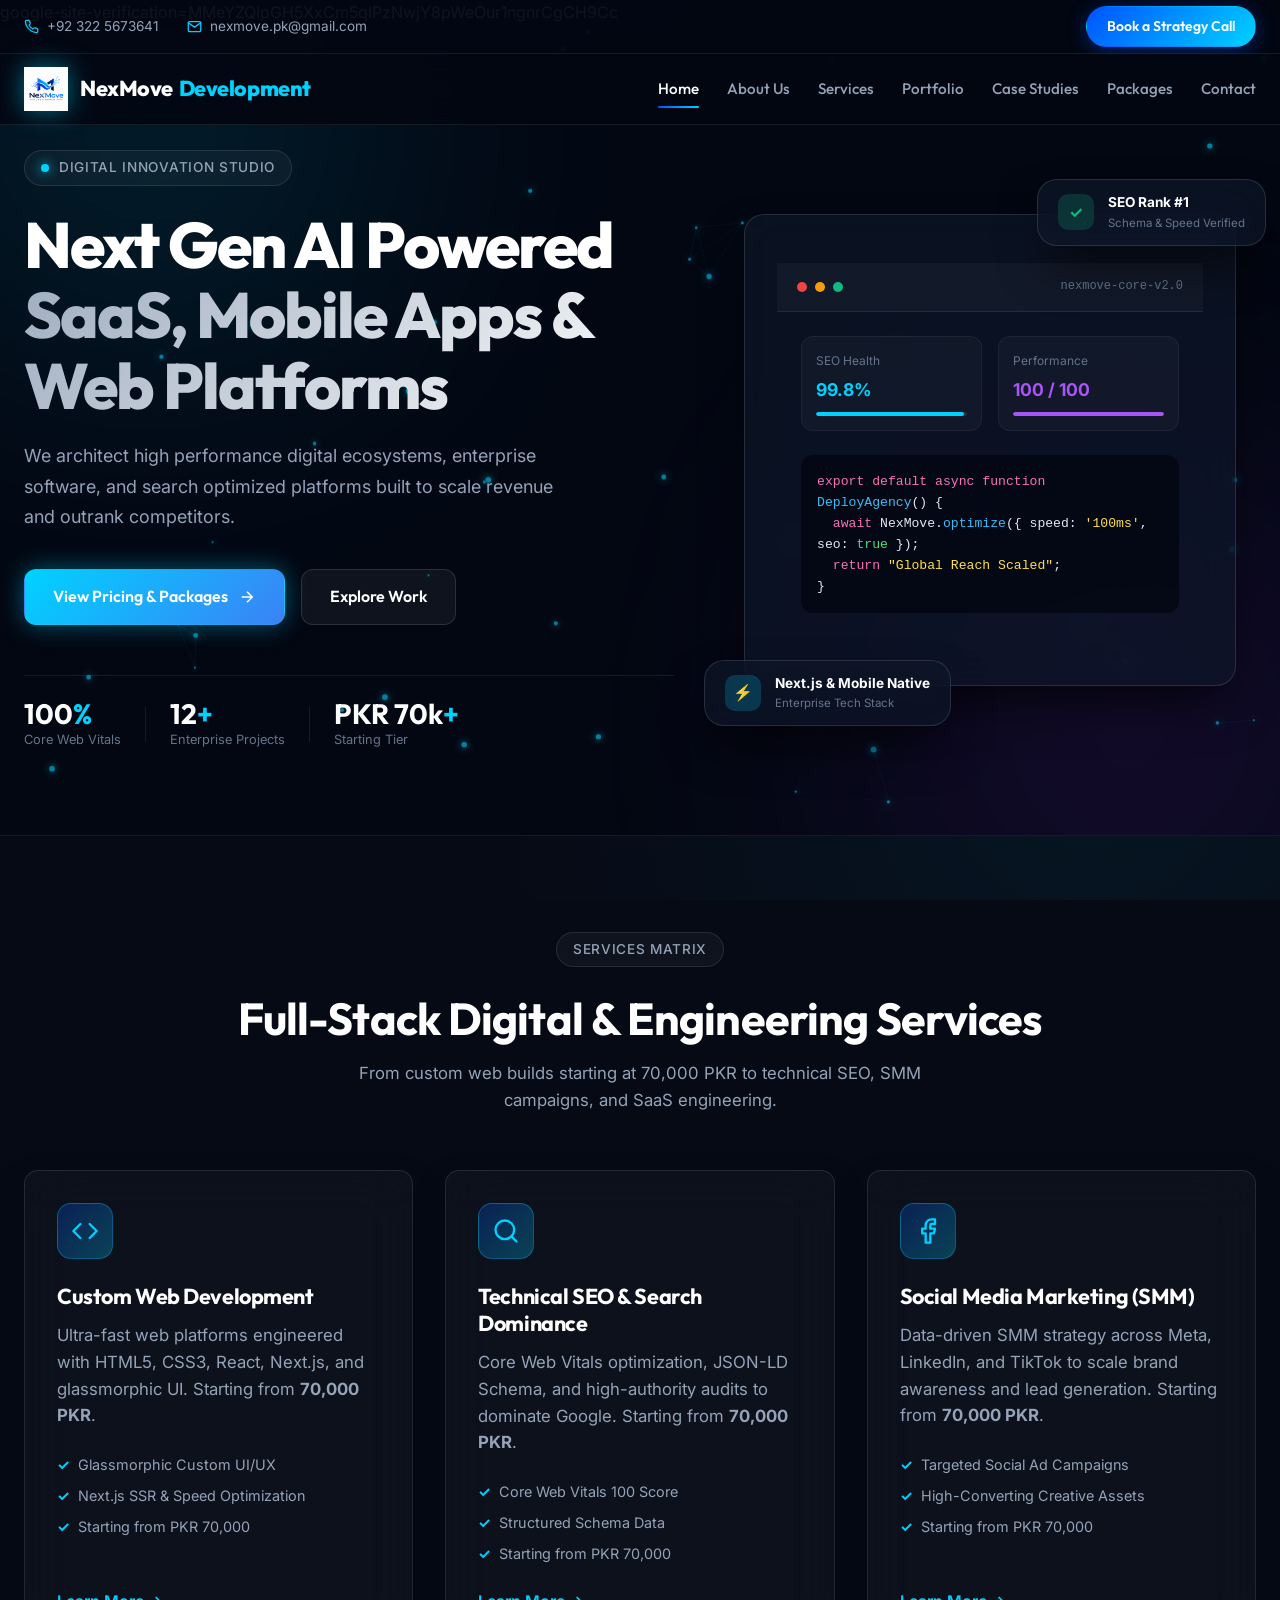
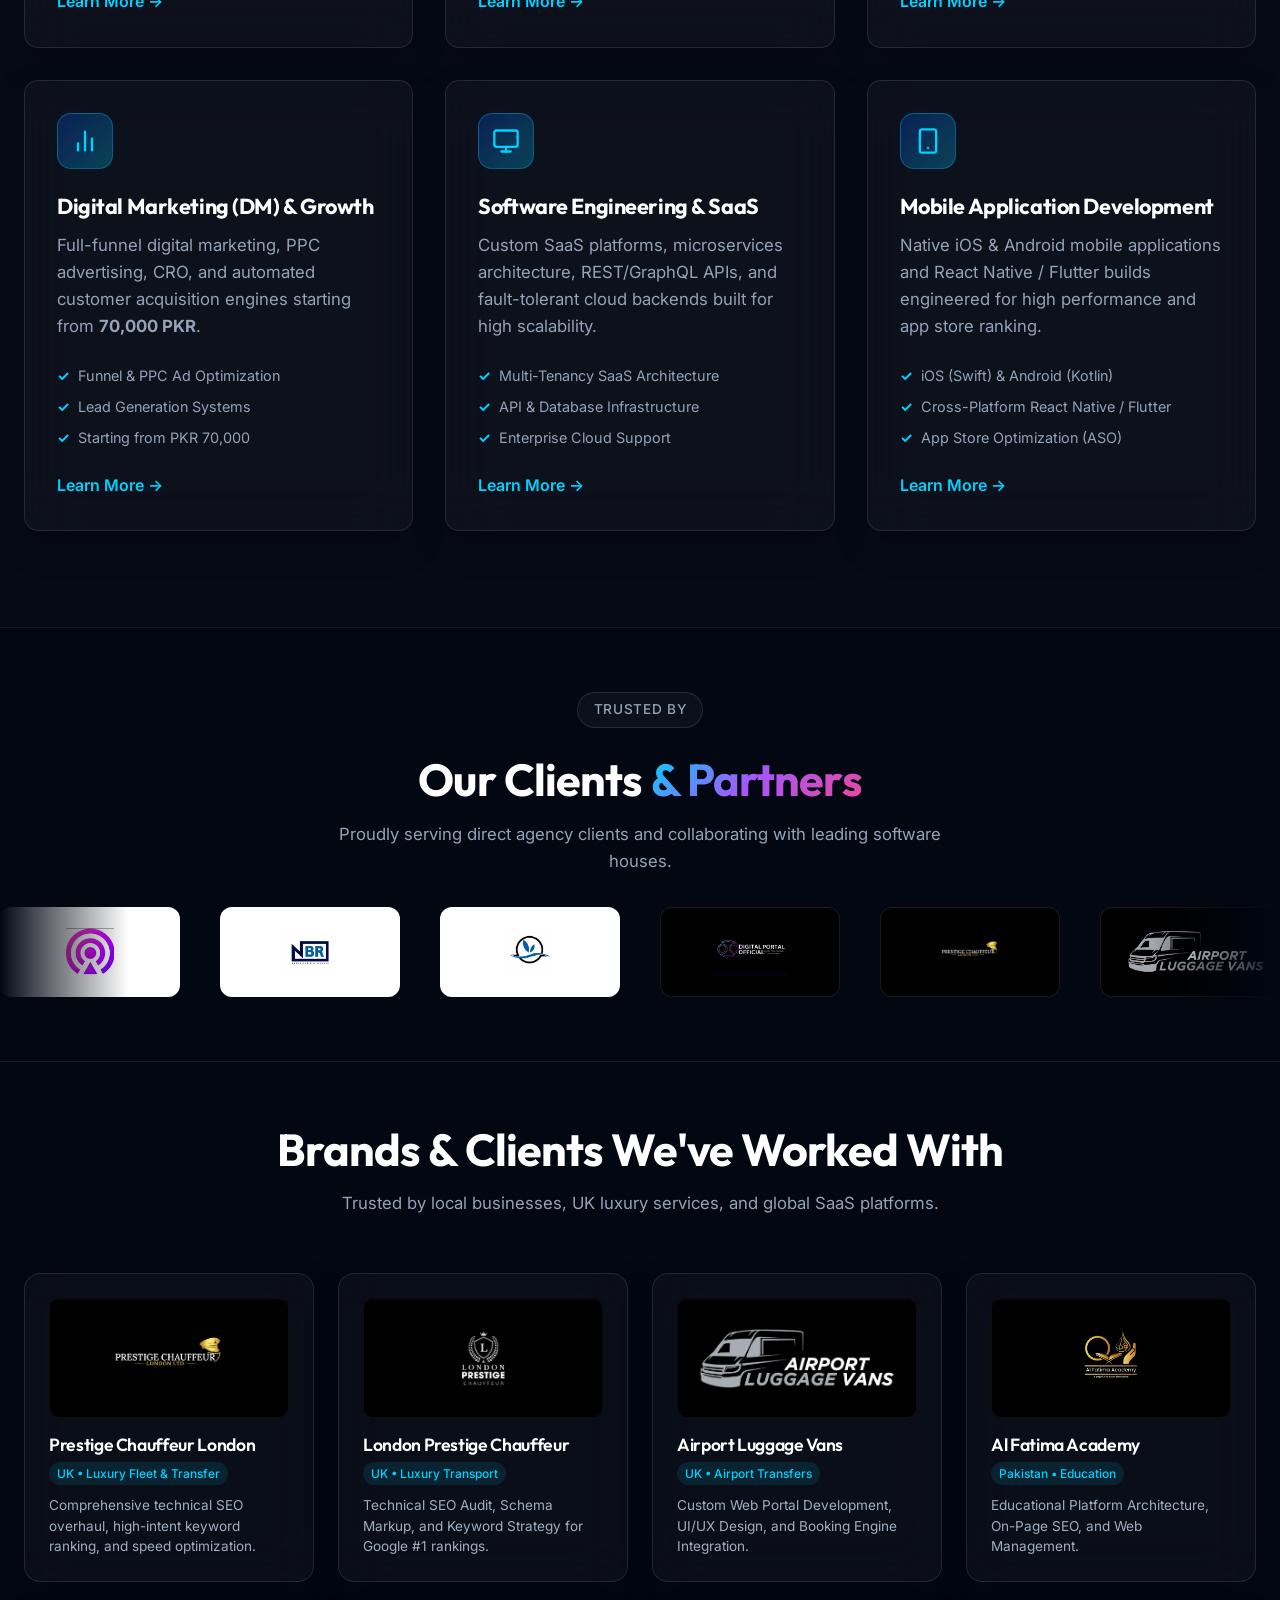
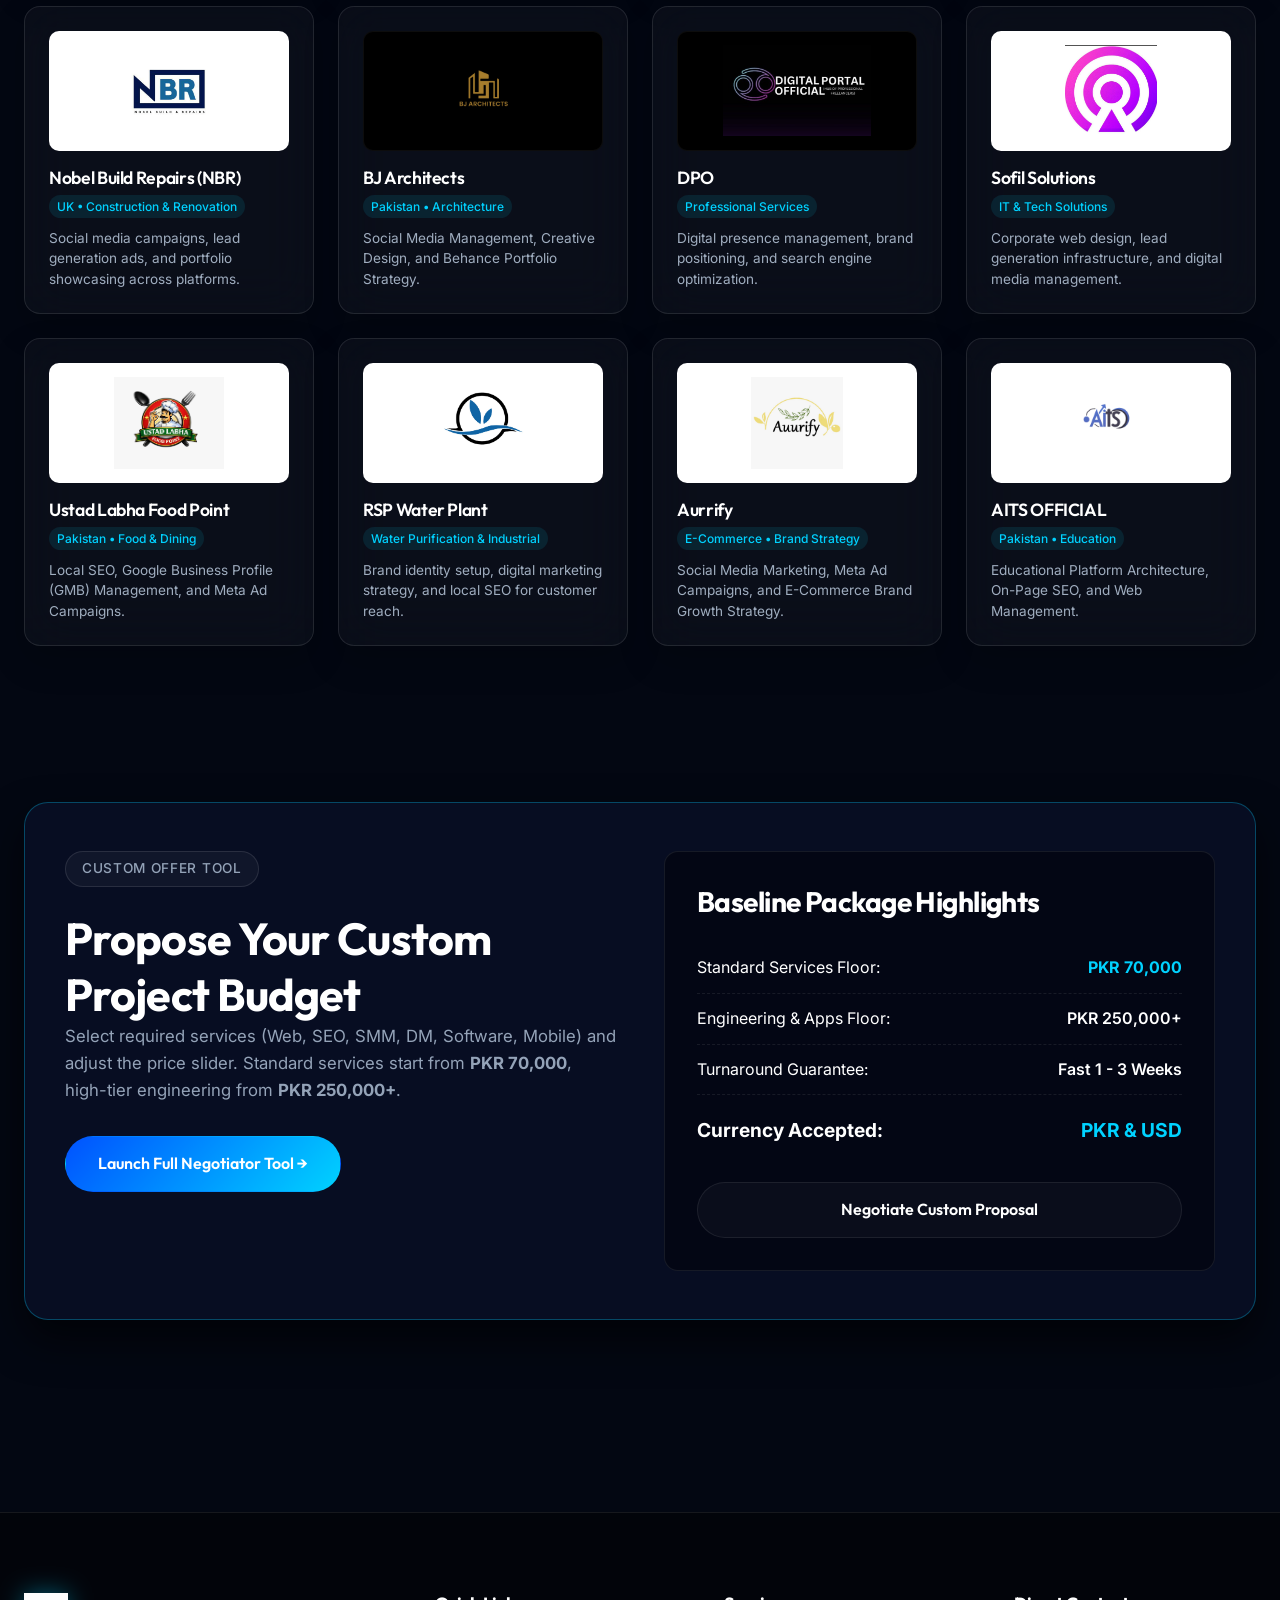
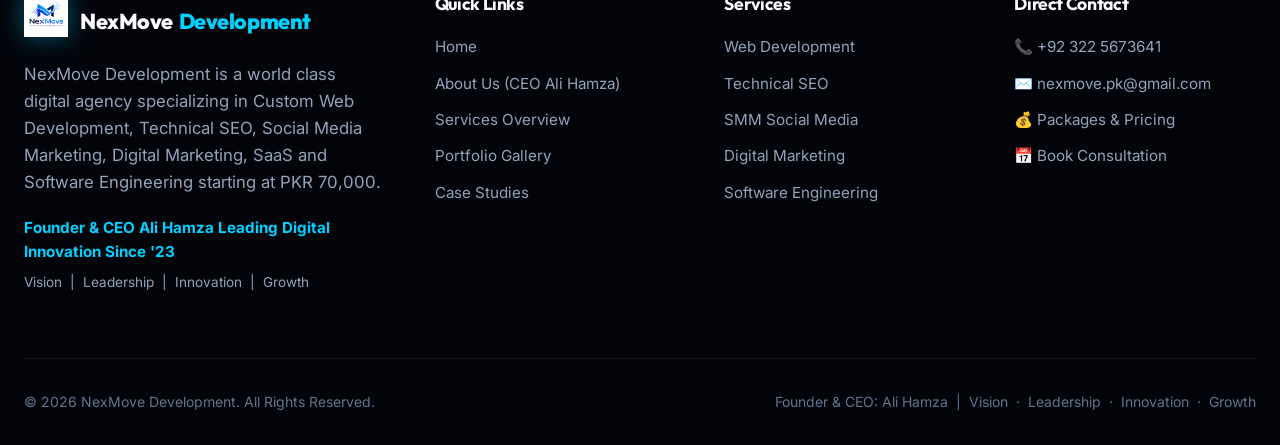
==== commit 83ebb8e4: "Add Google Search Console verification meta tag" ====
--- a/index.html
+++ b/index.html
@@ -2,6 +2,7 @@
 <html lang="en">
 
 <head>
+  google-site-verification=MMeYZQIpGH5XxCm5qIPzNwjY8pWeOur1ngnrCgCH9Cc
   <meta charset="UTF-8">
   <meta name="viewport" content="width=device-width, initial-scale=1.0">
   <title>NexMove Development | Enterprise Web, Software & Digital Marketing Agency</title>
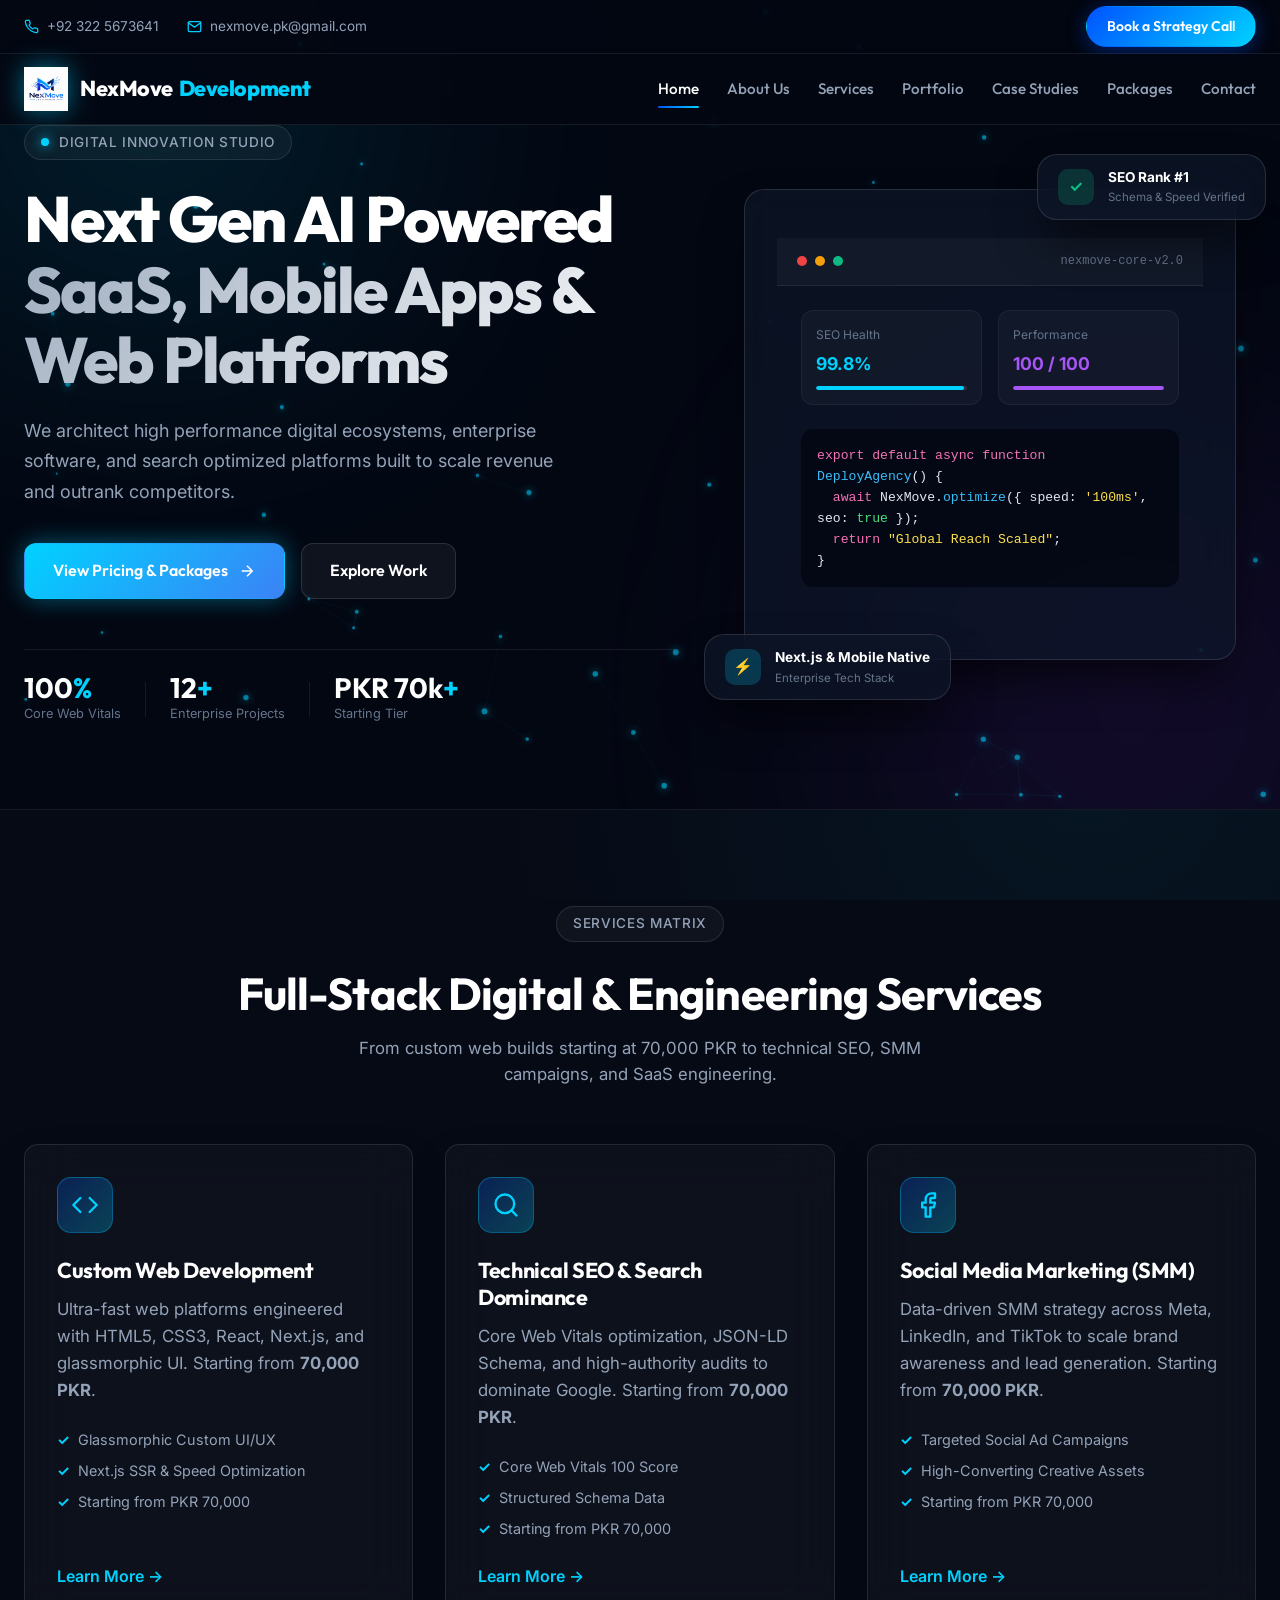
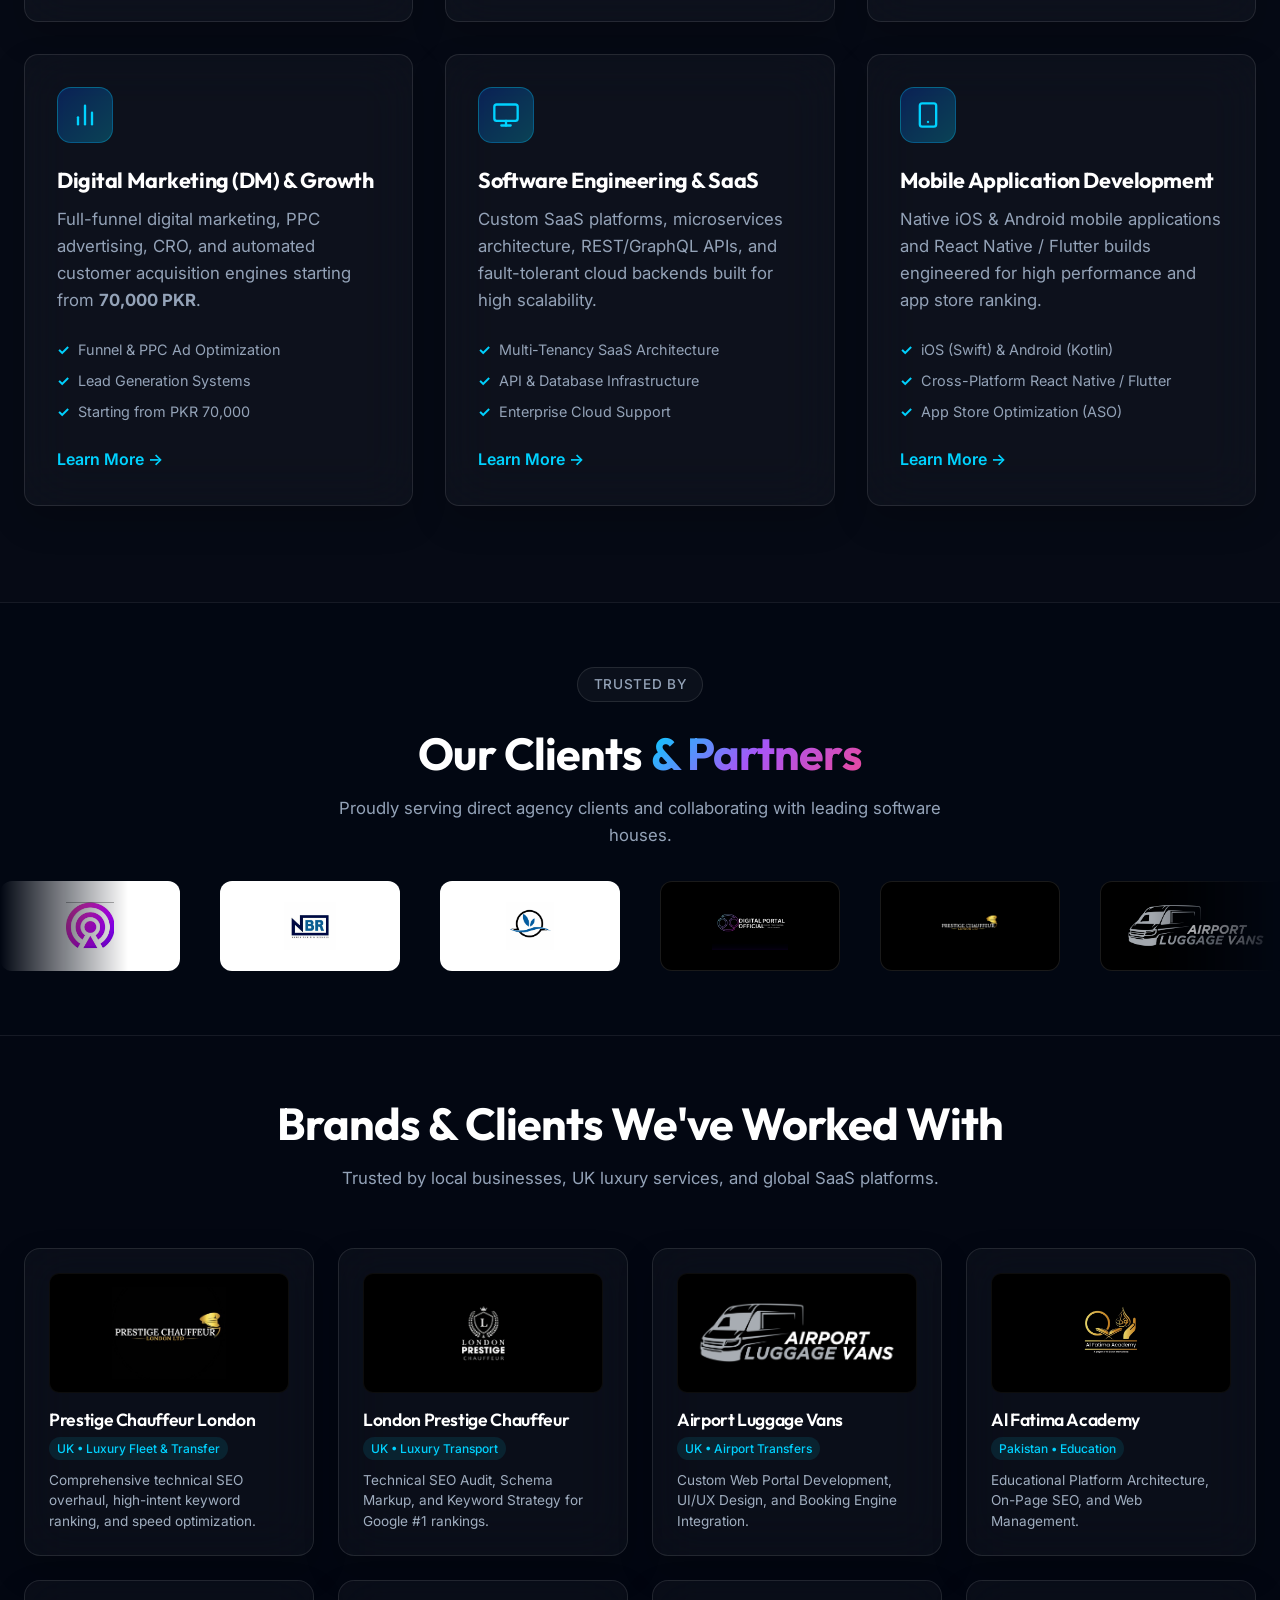
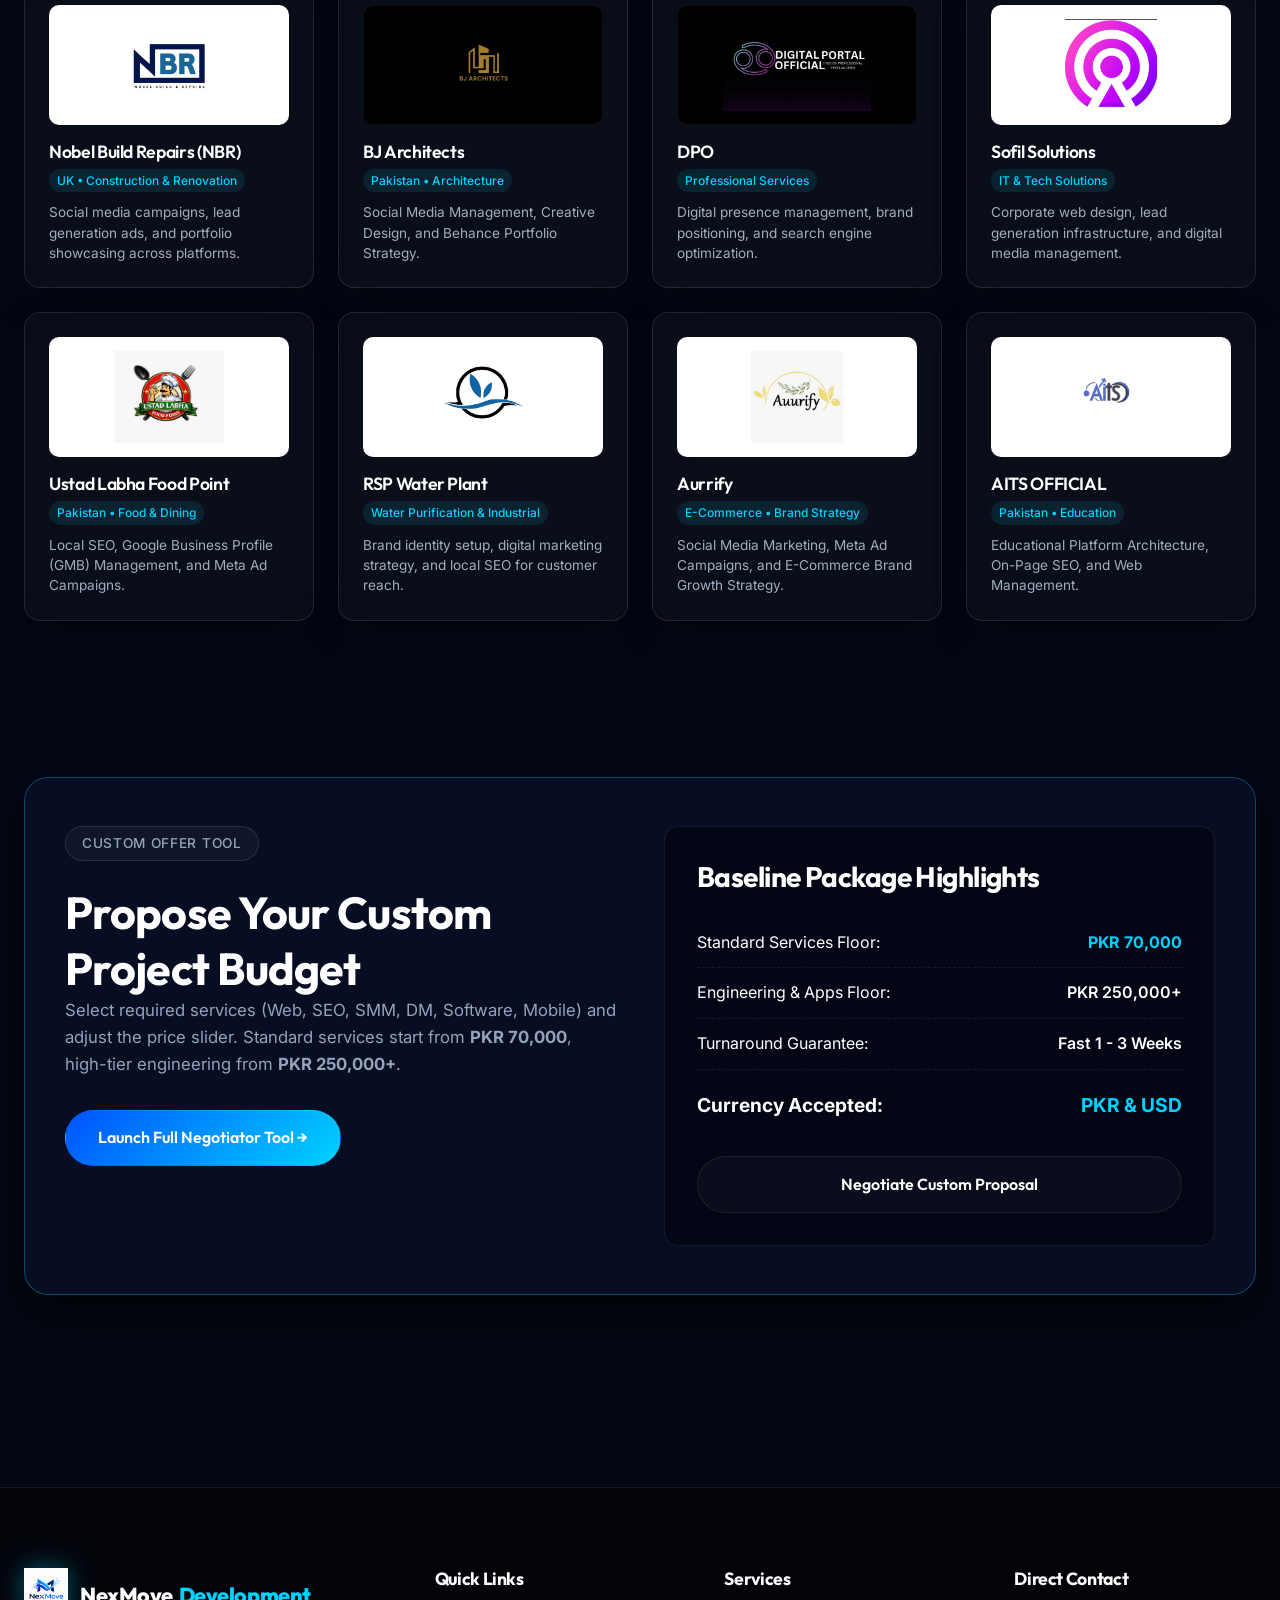
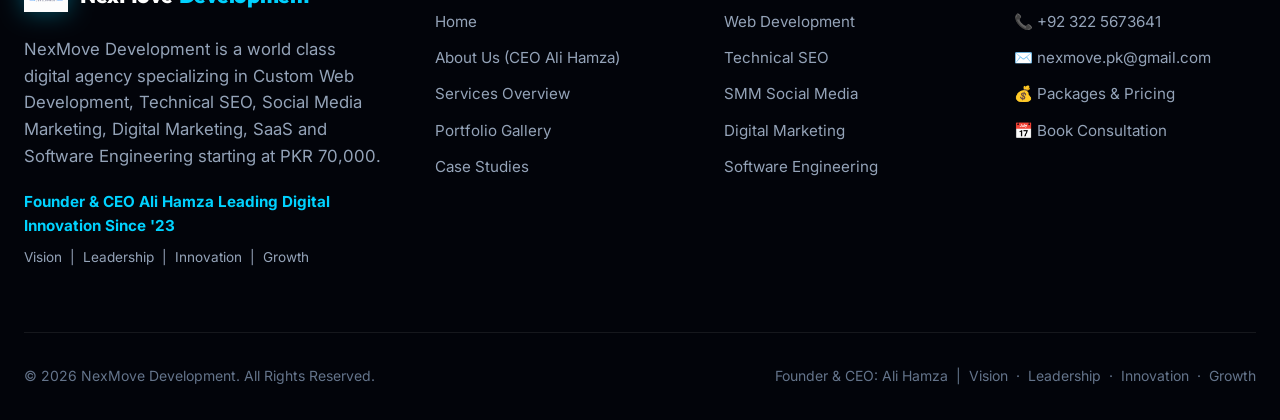
==== commit eab130ae: "Add Google Search Console verification meta tag" ====
--- a/index.html
+++ b/index.html
@@ -2,7 +2,7 @@
 <html lang="en">
 
 <head>
-  google-site-verification=MMeYZQIpGH5XxCm5qIPzNwjY8pWeOur1ngnrCgCH9Cc
+  <meta name="google-site-verification" content="6f5nG7aga6rYgWxFQuYCXkwPGqTMZYGz8n50BvGc-e0" />
   <meta charset="UTF-8">
   <meta name="viewport" content="width=device-width, initial-scale=1.0">
   <title>NexMove Development | Enterprise Web, Software & Digital Marketing Agency</title>
